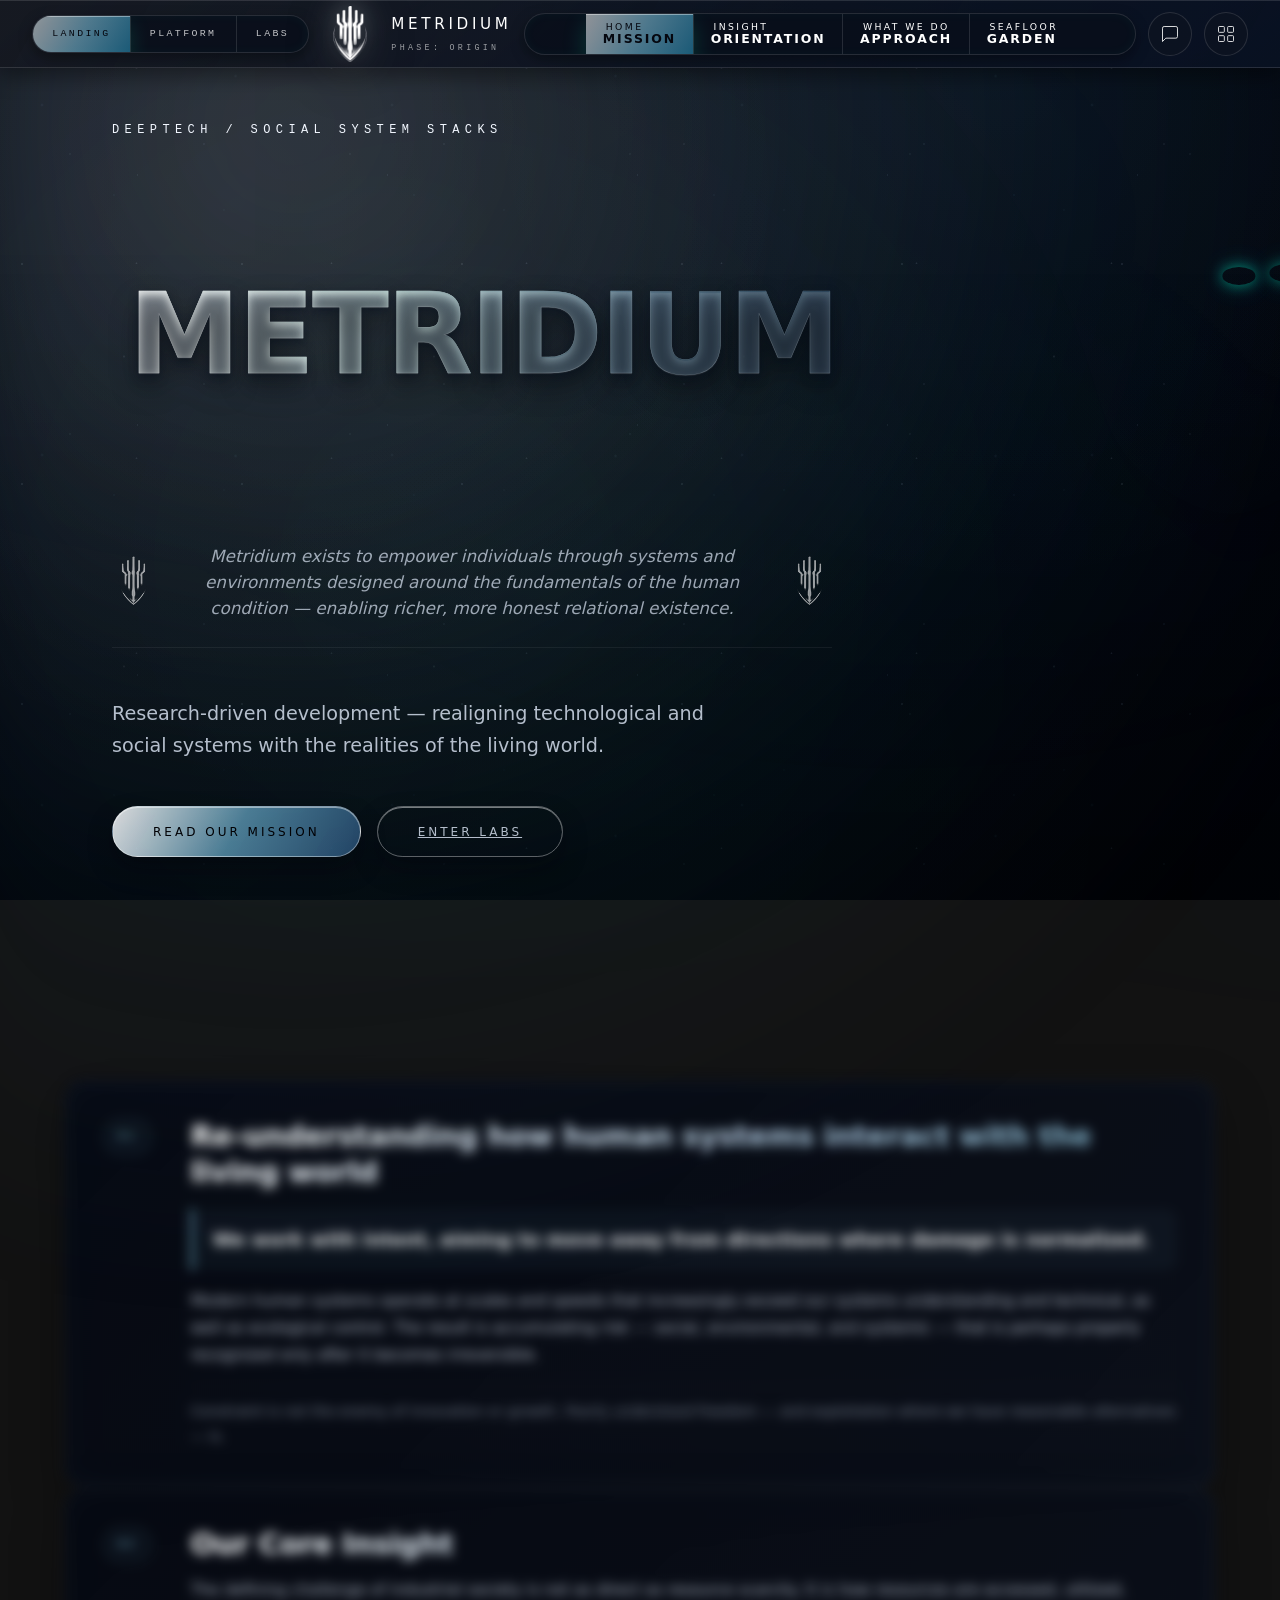
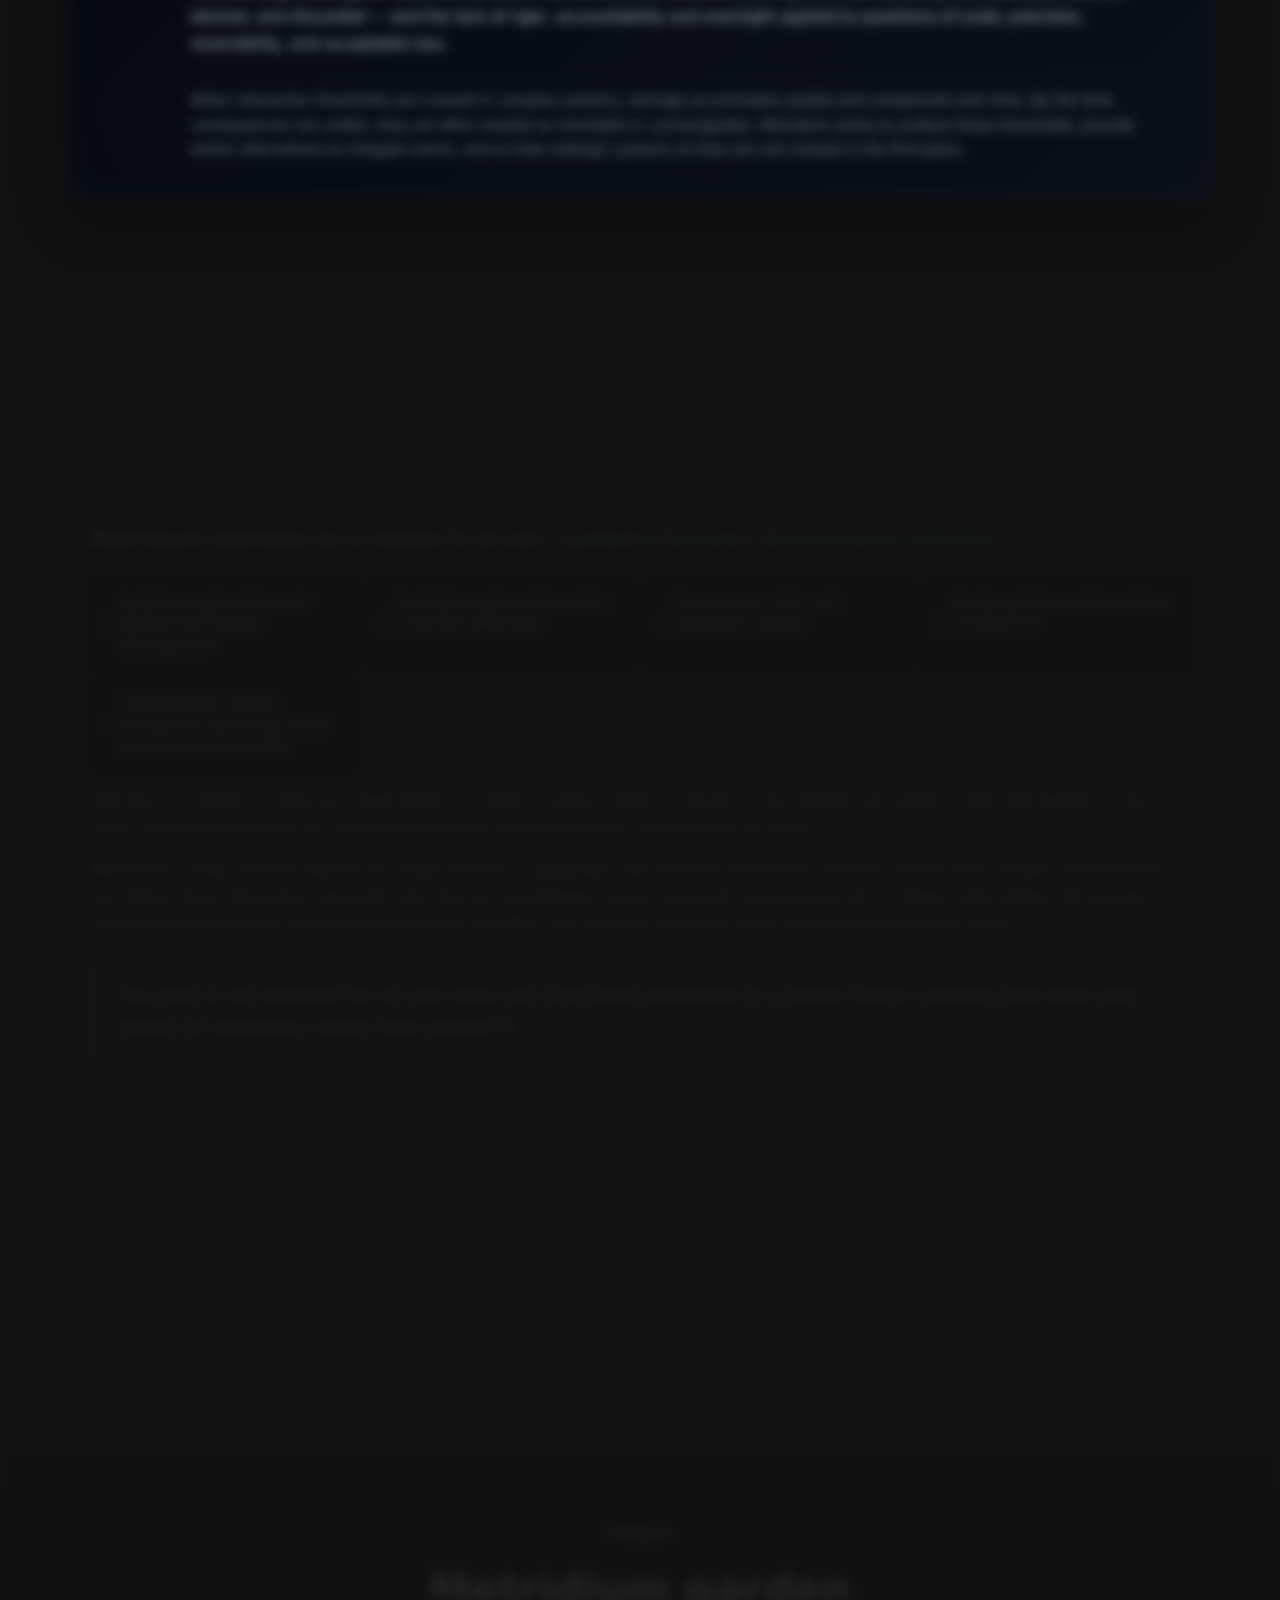
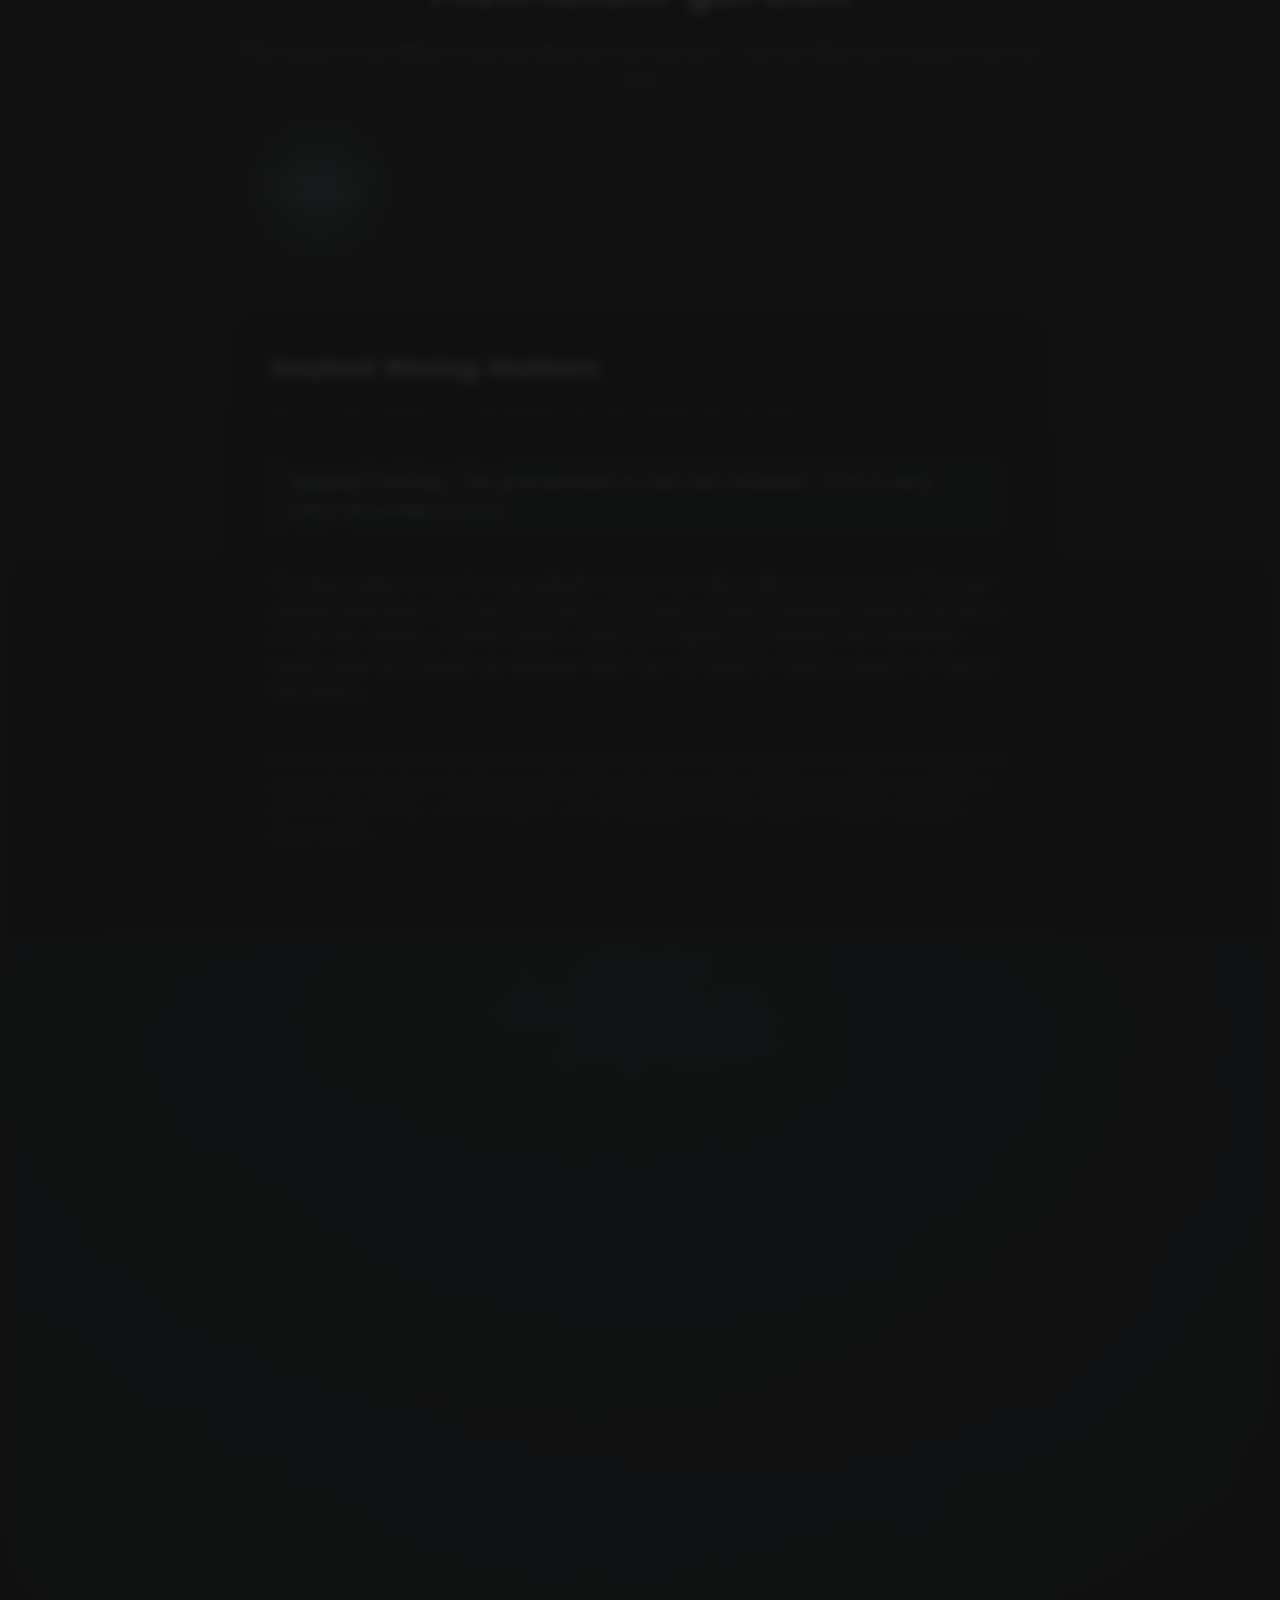
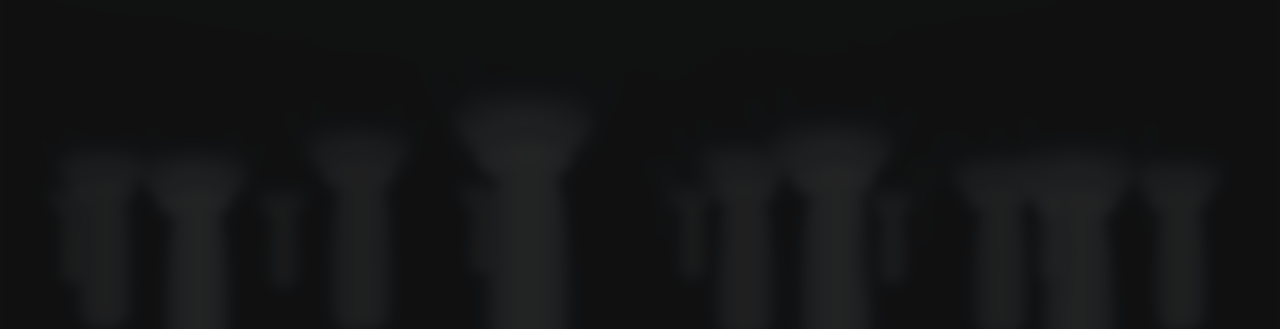
==== index.html @ 8f298db4 "Add Metridium v2 files at root" ====
<!DOCTYPE html>
<html lang="en">
<head>
    <meta charset="UTF-8">
    <meta name="viewport" content="width=device-width, initial-scale=1.0">
    <meta http-equiv="Content-Security-Policy" content="default-src 'self'; script-src 'self' 'unsafe-inline'; style-src 'self' https://fonts.googleapis.com 'unsafe-inline'; font-src 'self' https://fonts.gstatic.com; img-src 'self' data:; object-src 'self'; frame-src 'self'; connect-src 'self'; base-uri 'self'; form-action 'self'">
    <meta http-equiv="X-Content-Type-Options" content="nosniff">
    <meta name="referrer" content="strict-origin-when-cross-origin">
    <meta http-equiv="Permissions-Policy" content="camera=(), microphone=(), geolocation=()">
    <title>METRIDIUM-Lander</title>
    <meta name="description" content="Metridium — research-driven development realigning technological and social systems with the realities of the living world.">
    <meta property="og:title" content="METRIDIUM">
    <meta property="og:description" content="Research-driven development realigning technological and social systems with the realities of the living world.">
    <meta property="og:type" content="website">
    <meta property="og:image" content="/assets/metridium_logo_mark_tight.png">
    <link rel="icon" type="image/png" sizes="512x512" href="assets/metridium_logo_mark_tight.png">
    <link rel="apple-touch-icon" href="assets/metridium_logo_mark_tight.png">
    <link rel="preconnect" href="https://fonts.googleapis.com">
    <link rel="preconnect" href="https://fonts.gstatic.com" crossorigin>
    <link href="https://fonts.googleapis.com/css2?family=Space+Mono:wght@400;700&family=Syne:wght@400;500;600;700;800&display=swap" rel="stylesheet">
    <link rel="stylesheet" href="/css/tokens.css">
    <link rel="stylesheet" href="/css/base.css">
    <link rel="stylesheet" href="/css/marine-snow.css">
    <link rel="stylesheet" href="/css/loader.css">
    <link rel="stylesheet" href="/css/nav.css">
    <link rel="stylesheet" href="/css/hud.css">
    <link rel="stylesheet" href="/css/hero.css">
    <link rel="stylesheet" href="/css/cards.css">
    <link rel="stylesheet" href="/css/seafloor.css">
    <link rel="stylesheet" href="/css/cursor.css">
    <link rel="stylesheet" href="/css/interactions.css">
    <link rel="stylesheet" href="/css/contact-hud.css">
    <link rel="stylesheet" href="/css/responsive.css">
    <script>
        try {
            if (window.top !== window.self) {
                window.top.location = window.self.location;
            }
        } catch (e) {
            window.self.location = window.self.location;
        }
    </script>
</head>
<body data-default-view="landing">

    <!-- Anemone SVG definitions loaded from /svg/anemones.svg -->
    <svg xmlns="http://www.w3.org/2000/svg" style="position:absolute;width:0;height:0;" aria-hidden="true">
  <defs>
    <filter id="volumetricGlow" x="-40%" y="-40%" width="180%" height="180%">
      <feGaussianBlur stdDeviation="2.5" result="blur1"/>
      <feGaussianBlur stdDeviation="5" result="blur2"/>
      <feMerge>
        <feMergeNode in="blur2"/>
        <feMergeNode in="blur1"/>
        <feMergeNode in="SourceGraphic"/>
      </feMerge>
    </filter>

    <filter id="subsurface" x="-20%" y="-20%" width="140%" height="140%">
      <feGaussianBlur stdDeviation="1.5" result="blur"/>
      <feColorMatrix type="matrix" values="1 0 0 0 0.03
                                        0 1 0 0 0.06
                                        0 0 1 0 0.08
                                        0 0 0 0.85 0" result="tinted"/>
      <feComposite in="SourceGraphic" in2="tinted" operator="over"/>
    </filter>

    <linearGradient id="columnGrad" x1="0%" y1="0%" x2="100%" y2="0%">
      <stop offset="0%" stop-color="#4a5a68" stop-opacity="0.45"/>
      <stop offset="12%" stop-color="#98a8b8"/>
      <stop offset="30%" stop-color="#c8d5e0"/>
      <stop offset="50%" stop-color="#f0f5f8"/>
      <stop offset="70%" stop-color="#d0dce5"/>
      <stop offset="88%" stop-color="#a0b0c0"/>
      <stop offset="100%" stop-color="#556570" stop-opacity="0.4"/>
    </linearGradient>

    <linearGradient id="columnHighlight" x1="0%" y1="0%" x2="100%" y2="0%">
      <stop offset="0%" stop-color="#ffffff" stop-opacity="0"/>
      <stop offset="25%" stop-color="#ffffff" stop-opacity="0.18"/>
      <stop offset="50%" stop-color="#ffffff" stop-opacity="0.32"/>
      <stop offset="75%" stop-color="#ffffff" stop-opacity="0.12"/>
      <stop offset="100%" stop-color="#ffffff" stop-opacity="0"/>
    </linearGradient>

    <linearGradient id="columnShadow" x1="0%" y1="0%" x2="100%" y2="0%">
      <stop offset="0%" stop-color="#1a2530" stop-opacity="0.5"/>
      <stop offset="18%" stop-color="#1a2530" stop-opacity="0"/>
      <stop offset="82%" stop-color="#1a2530" stop-opacity="0"/>
      <stop offset="100%" stop-color="#1a2530" stop-opacity="0.4"/>
    </linearGradient>

    <radialGradient id="pedalDisc" cx="50%" cy="30%" r="70%">
      <stop offset="0%" stop-color="#d0dce5" stop-opacity="0.9"/>
      <stop offset="40%" stop-color="#a0b0c0" stop-opacity="0.7"/>
      <stop offset="70%" stop-color="#606a72" stop-opacity="0.5"/>
      <stop offset="100%" stop-color="#303538" stop-opacity="0"/>
    </radialGradient>

    <radialGradient id="capGrad" cx="50%" cy="75%" r="65%" fx="58%" fy="38%">
      <stop offset="0%" stop-color="#ffffff"/>
      <stop offset="22%" stop-color="#f5f8fa"/>
      <stop offset="48%" stop-color="#dae5ed"/>
      <stop offset="72%" stop-color="#b5c8d8"/>
      <stop offset="100%" stop-color="#8aa0b5" stop-opacity="0.55"/>
    </radialGradient>

    <radialGradient id="capRim" cx="50%" cy="100%" r="80%">
      <stop offset="0%" stop-color="#ffffff" stop-opacity="0"/>
      <stop offset="55%" stop-color="#ffffff" stop-opacity="0"/>
      <stop offset="82%" stop-color="#c0d8e8" stop-opacity="0.25"/>
      <stop offset="100%" stop-color="#a0c0d8" stop-opacity="0.12"/>
    </radialGradient>

    <radialGradient id="tentacleGrad" cx="50%" cy="100%" r="85%">
      <stop offset="0%" stop-color="#f8fafc" stop-opacity="0.97"/>
      <stop offset="22%" stop-color="#f0f5f8" stop-opacity="0.78"/>
      <stop offset="48%" stop-color="#dce8f0" stop-opacity="0.48"/>
      <stop offset="72%" stop-color="#c0d4e2" stop-opacity="0.22"/>
      <stop offset="100%" stop-color="#a0c0d5" stop-opacity="0"/>
    </radialGradient>

    <radialGradient id="tentacleInner" cx="50%" cy="100%" r="58%">
      <stop offset="0%" stop-color="#ffffff" stop-opacity="0.95"/>
      <stop offset="35%" stop-color="#f5f8fa" stop-opacity="0.55"/>
      <stop offset="100%" stop-color="#e8f0f5" stop-opacity="0"/>
    </radialGradient>

    <linearGradient id="filamentGrad" x1="50%" y1="100%" x2="50%" y2="0%">
      <stop offset="0%" stop-color="#f8fafc" stop-opacity="0.94"/>
      <stop offset="35%" stop-color="#e8f2f8" stop-opacity="0.55"/>
      <stop offset="68%" stop-color="#d0e0eb" stop-opacity="0.25"/>
      <stop offset="100%" stop-color="#b8d0e0" stop-opacity="0"/>
    </linearGradient>

    <radialGradient id="akrorhagiHalo" cx="50%" cy="45%" r="65%">
      <stop offset="0%" stop-color="#f0fbff" stop-opacity="0.9"/>
      <stop offset="40%" stop-color="#9edbfd" stop-opacity="0.45"/>
      <stop offset="70%" stop-color="#4ac2ff" stop-opacity="0.18"/>
      <stop offset="100%" stop-color="#1a3a56" stop-opacity="0"/>
    </radialGradient>

    <linearGradient id="akrorhagiFilament" x1="0%" y1="100%" x2="100%" y2="0%">
      <stop offset="0%" stop-color="#e8ffff" stop-opacity="0"/>
      <stop offset="30%" stop-color="#aee8ff" stop-opacity="0.7"/>
      <stop offset="55%" stop-color="#76fdd9" stop-opacity="0.85"/>
      <stop offset="100%" stop-color="#ffffff" stop-opacity="0.1"/>
    </linearGradient>

    <radialGradient id="ambientGlow" cx="50%" cy="35%" r="55%">
      <stop offset="0%" stop-color="#6090b8" stop-opacity="0.1"/>
      <stop offset="45%" stop-color="#4878a0" stop-opacity="0.04"/>
      <stop offset="100%" stop-color="#306080" stop-opacity="0"/>
    </radialGradient>

    <linearGradient id="rockDark" x1="0%" y1="0%" x2="0%" y2="100%">
      <stop offset="0%" stop-color="#18140f"/>
      <stop offset="50%" stop-color="#0e0b08"/>
      <stop offset="100%" stop-color="#060504"/>
    </linearGradient>

    <linearGradient id="rockMid" x1="0%" y1="0%" x2="0%" y2="100%">
      <stop offset="0%" stop-color="#1e1915"/>
      <stop offset="60%" stop-color="#12100c"/>
      <stop offset="100%" stop-color="#080706"/>
    </linearGradient>

    <linearGradient id="rockLight" x1="0%" y1="0%" x2="100%" y2="100%">
      <stop offset="0%" stop-color="#252018"/>
      <stop offset="100%" stop-color="#100e0a"/>
    </linearGradient>

    <linearGradient id="ridgeSheen" x1="0%" y1="0%" x2="0%" y2="100%">
      <stop offset="0%" stop-color="#3a3127" stop-opacity="0.6"/>
      <stop offset="65%" stop-color="#1a1410" stop-opacity="0.2"/>
      <stop offset="100%" stop-color="#070504" stop-opacity="0"/>
    </linearGradient>

    <radialGradient id="rockHighlight" cx="35%" cy="25%" r="50%">
      <stop offset="0%" stop-color="#3a3228" stop-opacity="0.4"/>
      <stop offset="100%" stop-color="#1a1610" stop-opacity="0"/>
    </radialGradient>

    <linearGradient id="sediment" x1="0%" y1="0%" x2="0%" y2="100%">
      <stop offset="0%" stop-color="transparent"/>
      <stop offset="30%" stop-color="#0a0908" stop-opacity="0.6"/>
      <stop offset="60%" stop-color="#080706" stop-opacity="0.85"/>
      <stop offset="100%" stop-color="#050404"/>
    </linearGradient>

    <linearGradient id="crevice" x1="50%" y1="0%" x2="50%" y2="100%">
      <stop offset="0%" stop-color="#020202"/>
      <stop offset="100%" stop-color="#000000"/>
    </linearGradient>

    <g id="anemoneSimple">
      <ellipse cx="50" cy="35" rx="35" ry="25" fill="url(#tentacleGrad)" opacity="0.7"/>
      <ellipse cx="50" cy="55" rx="20" ry="12" fill="url(#capGrad)"/>
      <path d="M42,63 Q40,110 43,175 L57,175 Q60,110 58,63 Z" fill="url(#columnGrad)"/>
      <ellipse cx="50" cy="176" rx="12" ry="4" fill="url(#pedalDisc)"/>
    </g>

    <g id="anemoneMedium">
      <g class="tentacles">
        <ellipse cx="50" cy="32" rx="40" ry="28" fill="url(#tentacleGrad)" opacity="0.85"/>
        <ellipse cx="50" cy="36" rx="30" ry="20" fill="url(#tentacleInner)" opacity="0.4"/>
        <g stroke="url(#filamentGrad)" stroke-width="0.6" fill="none" opacity="0.65" stroke-linecap="round">
          <path d="M50,58 Q22,30 12,5"/>
          <path d="M50,58 Q38,22 32,-2"/>
          <path d="M50,58 Q50,18 50,-8"/>
          <path d="M50,58 Q62,22 68,-2"/>
          <path d="M50,58 Q78,30 88,5"/>
        </g>
      </g>
      <ellipse cx="50" cy="55" rx="26" ry="16" fill="url(#capGrad)"/>
      <ellipse cx="50" cy="55" rx="26" ry="16" fill="url(#capRim)"/>
      <path d="M39,67 Q35,112 39,172 L61,172 Q65,112 61,67 Z" fill="url(#columnGrad)"/>
      <path d="M39,67 Q35,112 39,172 L61,172 Q65,112 61,67 Z" fill="url(#columnHighlight)" opacity="0.4"/>
      <ellipse cx="50" cy="174" rx="15" ry="5" fill="url(#pedalDisc)"/>
    </g>

    <g id="anemoneHero">
      <g class="tentacles">
        <ellipse cx="60" cy="26" rx="50" ry="34" fill="url(#tentacleGrad)" opacity="0.9" filter="url(#volumetricGlow)"/>
        <ellipse cx="60" cy="30" rx="38" ry="26" fill="url(#tentacleInner)" opacity="0.52"/>
        <g stroke="url(#filamentGrad)" stroke-width="0.72" fill="none" opacity="0.78" stroke-linecap="round">
          <path d="M60,58 Q12,26 -4,-6"/>
          <path d="M60,58 Q30,15 18,-18"/>
          <path d="M60,58 Q60,10 60,-20"/>
          <path d="M60,58 Q90,15 102,-18"/>
          <path d="M60,58 Q108,26 124,-6"/>
        </g>
        <g class="akrorhagi">
          <ellipse cx="60" cy="34" rx="46" ry="20" fill="url(#akrorhagiHalo)" opacity="0.55"/>
          <g class="akrorhagi-filaments" stroke="url(#akrorhagiFilament)" stroke-width="0.55" fill="none" stroke-linecap="round" opacity="0.8">
            <path d="M10,30 Q-2,14 -6,-4"/>
            <path d="M30,30 Q24,10 20,-12"/>
            <path d="M60,30 Q60,6 60,-16"/>
            <path d="M90,30 Q96,10 100,-12"/>
            <path d="M110,30 Q122,14 126,-4"/>
          </g>
        </g>
      </g>
      <ellipse cx="60" cy="54" rx="34" ry="20" fill="url(#capGrad)" filter="url(#subsurface)"/>
      <ellipse cx="60" cy="54" rx="34" ry="20" fill="url(#capRim)"/>
      <path d="M42,68 Q34,106 32,142 Q30,178 36,194 Q40,202 54,204 L72,204 Q86,202 90,194 Q96,178 94,142 Q92,106 84,68 Z" fill="url(#columnGrad)"/>
      <path d="M42,68 Q34,106 32,142 Q30,178 36,194 Q40,202 54,204 L72,204 Q86,202 90,194 Q96,178 94,142 Q92,106 84,68 Z" fill="url(#columnHighlight)" opacity="0.52"/>
      <path d="M42,68 Q34,106 32,142 Q30,178 36,194 Q40,202 54,204 L72,204 Q86,202 90,194 Q96,178 94,142 Q92,106 84,68 Z" fill="url(#columnShadow)" opacity="0.34"/>
      <ellipse cx="62" cy="206" rx="22" ry="7" fill="url(#pedalDisc)"/>
    </g>
  </defs>
</svg>

    <div class="marine-snow" aria-hidden="true"></div>
    <div class="marine-snow-deep" aria-hidden="true"></div>
    <div class="marine-caustics" aria-hidden="true"></div>
    <div class="marine-depth-gradient" aria-hidden="true"></div>
    <div class="marine-organic-drift" aria-hidden="true"></div>
    <canvas class="glow-canvas" id="glowCanvas" aria-hidden="true"></canvas>
    <canvas class="cursor-canvas" id="cursorCanvas" aria-hidden="true"></canvas>

    <!-- Loader -->
    <div class="loader" id="loader" role="status" aria-live="polite">
        <div class="loader-glyph">
            <span class="loader-ring"></span>
            <span class="loader-dot"></span>
        </div>
        <p class="loader-text">Initializing DePtH OS</p>
    </div>

    <!-- Navigation HUD -->
    <div class="hud-overlay" id="cmdPalette" aria-hidden="true">
        <div class="hud-panel">
            <header class="hud-header">
                <div class="hud-brand">
                    <span class="hud-title">METRIDIUM</span>
                    <span class="hud-subtitle">Navigation &middot; Systems</span>
                </div>
                <div class="hud-header-controls">
                    <span class="hud-shortcut"><kbd>Esc</kbd></span>
                    <button class="hud-close" aria-label="Close">&times;</button>
                </div>
            </header>

            <div class="hud-body">
                <div class="hud-search">
                    <svg viewBox="0 0 24 24" class="hud-search-icon" aria-hidden="true"><circle cx="11" cy="11" r="8"/><path d="M21 21l-4.35-4.35"/></svg>
                    <input id="cmdInput" class="hud-search-input" type="text" placeholder="Search or jump…" aria-label="Search">
                </div>

                <section class="hud-section">
                    <h4 class="hud-section-label">Site Map</h4>
                    <div id="cmdList" class="hud-nav-grid">
                        <a class="hud-nav-card hud-nav-card--current" href="/" data-action="0">
                            <span class="hud-nav-marker">01</span>
                            <span class="hud-nav-title">Landing</span>
                            <span class="hud-nav-desc">Mission &amp; orientation</span>
                        </a>
                        <a class="hud-nav-card" href="/labs" data-link="/labs">
                            <span class="hud-nav-marker">02</span>
                            <span class="hud-nav-title">Labs</span>
                            <span class="hud-nav-desc">Research &amp; initiatives</span>
                        </a>
                        <a class="hud-nav-card" href="/platform" data-link="/platform">
                            <span class="hud-nav-marker">03</span>
                            <span class="hud-nav-title">Platform</span>
                            <span class="hud-nav-desc">Infrastructure access</span>
                        </a>
                        <button class="hud-nav-card hud-nav-card--action" id="hudContactBtn" type="button">
                            <span class="hud-nav-marker">&bull;</span>
                            <span class="hud-nav-title">Contact</span>
                            <span class="hud-nav-desc">Send a message</span>
                        </button>
                    </div>
                </section>

                <section class="hud-section">
                    <h4 class="hud-section-label">Landing Scenes</h4>
                    <div class="hud-scene-list" id="hudSceneList">
                        <button class="hud-scene-btn cmd-result" data-action="0"><span>Home</span><p>Mission statement</p></button>
                        <button class="hud-scene-btn cmd-result" data-action="1"><span>Mission</span><p>Core insight</p></button>
                        <button class="hud-scene-btn cmd-result" data-action="2"><span>What We Do</span><p>Approach</p></button>
                        <button class="hud-scene-btn cmd-result" data-action="3"><span>Seafloor</span><p>Metridium garden</p></button>
                    </div>
                </section>
            </div>

            <footer class="hud-footer">
                <span class="hud-footer-status"><span class="hud-status-dot"></span> Systems nominal</span>
                <span class="hud-footer-keys"><kbd>&uarr;</kbd><kbd>&darr;</kbd> Navigate &middot; <kbd>Enter</kbd> Jump</span>
            </footer>
        </div>
    </div>

    <!-- UI chrome -->
    <header class="top-bar">
        <div class="view-toggle" role="group" aria-label="Experience toggle" data-default-view="landing">
            <button type="button" class="view-toggle__btn is-active" data-view="landing">
                Landing
            </button>
            <span class="view-toggle__divider" aria-hidden="true"></span>
            <button type="button" class="view-toggle__btn" data-view="platform" data-link="/platform">
                Platform
            </button>
            <span class="view-toggle__divider" aria-hidden="true"></span>
            <button type="button" class="view-toggle__btn view-toggle__btn--labs" data-view="labs" data-link="/labs">
                Labs
            </button>
        </div>
        <a class="logo" href="#">
            <img src="/assets/metridium_logo_mark_tight.png" alt="Metridium crest" class="logo-emblem" width="78" height="86" loading="eager" decoding="async">
            <div class="logo-type">
                <span class="logo-mark">METRIDIUM</span>
                <span class="logo-subtitle">phase: origin</span>
            </div>
        </a>

        <nav class="scene-nav scene-nav--landing scene-nav__landing" aria-label="Landing navigation">
            <button class="scene-pill active" data-scene="0" data-label="01">
                <span>Home</span>
                <strong>Mission</strong>
            </button>
            <button class="scene-pill" data-scene="1" data-label="02">
                <span>Insight</span>
                <strong>Orientation</strong>
            </button>
            <button class="scene-pill" data-scene="2" data-label="03">
                <span>What We Do</span>
                <strong>Approach</strong>
            </button>
            <button class="scene-pill" data-scene="3" data-label="04">
                <span>Seafloor</span>
                <strong>Garden</strong>
            </button>
        </nav>

        <div class="controls">
            <button class="control-btn mobile-contact-btn" id="mobileContactBtn" data-cursor="SEND" aria-label="Contact">
                <svg viewBox="0 0 24 24"><path d="M21 15a2 2 0 0 1-2 2H7l-4 4V5a2 2 0 0 1 2-2h14a2 2 0 0 1 2 2z"/></svg>
            </button>
            <button class="control-btn" id="contactToggle" data-cursor="SEND" aria-label="Contact">
                <svg viewBox="0 0 24 24"><path d="M21 15a2 2 0 0 1-2 2H7l-4 4V5a2 2 0 0 1 2-2h14a2 2 0 0 1 2 2z"/></svg>
            </button>
            <button class="control-btn" id="cmdToggle" data-cursor="COMMAND" aria-label="Navigation HUD">
                <svg viewBox="0 0 24 24"><rect x="3" y="3" width="7" height="7" rx="1"/><rect x="14" y="3" width="7" height="7" rx="1"/><rect x="3" y="14" width="7" height="7" rx="1"/><rect x="14" y="14" width="7" height="7" rx="1"/></svg>
            </button>
            <button class="mobile-nav-toggle" id="mobileNavToggle" aria-label="Menu">
                <svg viewBox="0 0 24 24" width="20" height="20"><rect x="3" y="3" width="18" height="2.5" rx="1"/><rect x="3" y="10.5" width="18" height="2.5" rx="1"/><rect x="3" y="18" width="18" height="2.5" rx="1"/></svg>
            </button>
        </div>
    </header>

    <nav class="mobile-page-nav" aria-label="Page navigation">
        <a class="mobile-page-nav__link is-active" href="/">Landing</a>
        <a class="mobile-page-nav__link" href="/labs">Labs</a>
        <a class="mobile-page-nav__link" href="/platform">Platform</a>
    </nav>

    <!-- Scenes -->
    <main class="scene-stack">
        <section class="scene scene--hero active" data-scene="0">
            <p class="eyebrow" data-content="hero.eyebrow"></p>
            <h1 id="heroTitle" aria-live="polite" data-hero-title></h1>
            <p class="lede" data-content="hero.lede"></p>
            <div class="hero-actions" id="heroActions" data-hero-actions></div>
        </section>

        <section class="scene scene--mission" data-scene="1">
            <div class="mission-sections" id="missionSections"></div>
        </section>

        <section class="scene scene--about" data-scene="2">
            <div class="about-copy" id="aboutCopy"></div>
        </section>

        <section class="scene scene--seafloor" data-scene="3">
            <div class="abyss-intro">
                <div class="abyss-text">
                    <p class="eyebrow" data-content="seafloor.eyebrow">Deeper</p>
                    <h3 data-content="seafloor.title">Metridium garden</h3>
                    <p data-content="seafloor.body"></p>
                </div>
                <div class="abyss-halo">
                    <span>Scroll to descend</span>
                </div>
            </div>
            <div class="seabed-mining-block" id="seabedMining"></div>
            <div class="seafloor-visual" aria-hidden="true">
                <div class="ocean">
                    <div class="light-shafts"></div>
                    <div class="particles particles--slow"></div>
                    <div class="particles particles--fast"></div>
                    <div class="depth-haze"></div>

                    <div class="anemone-field">
                        <div class="anemone-belt anemone-belt--rear">
                            <div class="anemone" style="--x: 6%; --w: 32px; --h: 60px; --delay: 2.1s; --sway-duration: 14s; --depth-filter: blur(3.4px); --opacity: 0.1; --bottom: 22%; --base-opacity: 0.18;"><svg viewBox="0 0 100 180"><use href="#anemoneSimple"/></svg></div>
                            <div class="anemone" style="--x: 18%; --w: 34px; --h: 63px; --delay: 0.6s; --sway-duration: 13s; --depth-filter: blur(3.2px); --opacity: 0.11; --bottom: 21%; --base-opacity: 0.18;"><svg viewBox="0 0 100 180"><use href="#anemoneSimple"/></svg></div>
                            <div class="anemone" style="--x: 36%; --w: 30px; --h: 56px; --delay: 3.8s; --sway-duration: 15s; --depth-filter: blur(3.6px); --opacity: 0.1; --bottom: 23%; --base-opacity: 0.16;"><svg viewBox="0 0 100 180"><use href="#anemoneSimple"/></svg></div>
                            <div class="anemone" style="--x: 56%; --w: 34px; --h: 64px; --delay: 1.2s; --sway-duration: 13s; --depth-filter: blur(3.2px); --opacity: 0.11; --bottom: 21%; --base-opacity: 0.18;"><svg viewBox="0 0 100 180"><use href="#anemoneSimple"/></svg></div>
                            <div class="anemone" style="--x: 74%; --w: 32px; --h: 60px; --delay: 4.4s; --sway-duration: 14s; --depth-filter: blur(3.4px); --opacity: 0.1; --bottom: 22%; --base-opacity: 0.18;"><svg viewBox="0 0 100 180"><use href="#anemoneSimple"/></svg></div>
                            <div class="anemone" style="--x: 90%; --w: 30px; --h: 56px; --delay: 2.6s; --sway-duration: 15s; --depth-filter: blur(3.6px); --opacity: 0.1; --bottom: 24%; --base-opacity: 0.16;"><svg viewBox="0 0 100 180"><use href="#anemoneSimple"/></svg></div>
                        </div>

                        <div class="anemone-belt anemone-belt--mid">
                            <div class="anemone" style="--x: 10%; --w: 48px; --h: 92px; --delay: 0.8s; --sway-duration: 11.5s; --depth-filter: blur(2.2px); --opacity: 0.22; --bottom: 16%; --base-opacity: 0.22;"><svg viewBox="0 0 100 180"><use href="#anemoneMedium"/></svg></div>
                            <div class="anemone" style="--x: 30%; --w: 54px; --h: 100px; --delay: 3.1s; --sway-duration: 11s; --depth-filter: blur(2px); --opacity: 0.24; --bottom: 15%; --base-opacity: 0.24;"><svg viewBox="0 0 100 180"><use href="#anemoneMedium"/></svg></div>
                            <div class="anemone" style="--x: 52%; --w: 50px; --h: 96px; --delay: 1.5s; --sway-duration: 12s; --depth-filter: blur(2.2px); --opacity: 0.23; --bottom: 15%; --base-opacity: 0.23;"><svg viewBox="0 0 100 180"><use href="#anemoneMedium"/></svg></div>
                            <div class="anemone" style="--x: 72%; --w: 56px; --h: 104px; --delay: 4.5s; --sway-duration: 11s; --depth-filter: blur(2px); --opacity: 0.25; --bottom: 14%; --base-opacity: 0.25;"><svg viewBox="0 0 100 180"><use href="#anemoneMedium"/></svg></div>
                            <div class="anemone" style="--x: 90%; --w: 48px; --h: 92px; --delay: 2.6s; --sway-duration: 12s; --depth-filter: blur(2.2px); --opacity: 0.22; --bottom: 16%; --base-opacity: 0.22;"><svg viewBox="0 0 100 180"><use href="#anemoneMedium"/></svg></div>
                        </div>

                        <div class="anemone-belt anemone-belt--hero">
                            <div class="anemone" style="--x: 16%; --w: 150px; --h: 270px; --delay: 0s; --sway-duration: 9.5s; --opacity: 0.98; --bottom: -3%; --base-opacity: 0.5;">
                                <svg viewBox="0 0 140 220"><use href="#anemoneHero"/></svg>
                            </div>
                            <div class="anemone" style="--x: 42%; --w: 195px; --h: 340px; --delay: 1s; --sway-duration: 10s; --opacity: 1; --bottom: -4%; --base-opacity: 0.55;">
                                <svg viewBox="0 0 140 220"><use href="#anemoneHero"/></svg>
                            </div>
                            <div class="anemone" style="--x: 66%; --w: 170px; --h: 300px; --delay: 2.2s; --sway-duration: 9.2s; --opacity: 0.98; --bottom: -3%; --base-opacity: 0.52;">
                                <svg viewBox="0 0 140 220"><use href="#anemoneHero"/></svg>
                            </div>
                            <div class="anemone" style="--x: 84%; --w: 145px; --h: 260px; --delay: 0.4s; --sway-duration: 8.7s; --opacity: 0.94; --bottom: -2%; --base-opacity: 0.48;">
                                <svg viewBox="0 0 120 200"><use href="#anemoneHero"/></svg>
                            </div>
                        </div>

                        <div class="anemone-belt anemone-belt--accent">
                            <div class="anemone" style="--x: 8%; --w: 110px; --h: 210px; --delay: 1.6s; --sway-duration: 10.8s; --opacity: 0.88; --bottom: 4%; --base-opacity: 0.4;">
                                <svg viewBox="0 0 120 200"><use href="#anemoneHero"/></svg>
                            </div>
                            <div class="anemone" style="--x: 28%; --w: 125px; --h: 230px; --delay: 0.8s; --sway-duration: 10.2s; --opacity: 0.9; --bottom: 4%; --base-opacity: 0.42;">
                                <svg viewBox="0 0 120 200"><use href="#anemoneHero"/></svg>
                            </div>
                            <div class="anemone" style="--x: 58%; --w: 118px; --h: 220px; --delay: 2.4s; --sway-duration: 9.6s; --opacity: 0.92; --bottom: 3%; --base-opacity: 0.4;">
                                <svg viewBox="0 0 120 200"><use href="#anemoneHero"/></svg>
                            </div>
                            <div class="anemone" style="--x: 78%; --w: 110px; --h: 210px; --delay: 1.1s; --sway-duration: 9.8s; --opacity: 0.88; --bottom: 3%; --base-opacity: 0.38;">
                                <svg viewBox="0 0 120 200"><use href="#anemoneHero"/></svg>
                            </div>
                            <div class="anemone" style="--x: 92%; --w: 105px; --h: 195px; --delay: 2.9s; --sway-duration: 10.5s; --opacity: 0.9; --bottom: 4%; --base-opacity: 0.4;">
                                <svg viewBox="0 0 120 200"><use href="#anemoneHero"/></svg>
                            </div>
                        </div>

                        <div class="anemone-belt anemone-belt--micro">
                            <div class="anemone" style="--x: 6%; --w: 70px; --h: 150px; --delay: 1.1s; --sway-duration: 8.4s; --opacity: 0.76; --bottom: 7%; --base-opacity: 0.32;">
                                <svg viewBox="0 0 140 220"><use href="#anemoneHero"/></svg>
                            </div>
                            <div class="anemone" style="--x: 22%; --w: 60px; --h: 135px; --delay: 0.4s; --sway-duration: 9s; --opacity: 0.7; --bottom: 8%; --base-opacity: 0.3;">
                                <svg viewBox="0 0 120 200"><use href="#anemoneHero"/></svg>
                            </div>
                            <div class="anemone" style="--x: 38%; --w: 65px; --h: 145px; --delay: 2.3s; --sway-duration: 8.6s; --opacity: 0.74; --bottom: 8%; --base-opacity: 0.32;">
                                <svg viewBox="0 0 140 220"><use href="#anemoneHero"/></svg>
                            </div>
                            <div class="anemone anemone--solid" style="--x: 54%; --w: 58px; --h: 132px; --delay: 1.6s; --sway-duration: 8.8s; --opacity: 0.72; --bottom: 9%; --base-opacity: 0.28;">
                                <svg viewBox="0 0 120 200"><use href="#anemoneHero"/></svg>
                            </div>
                            <div class="anemone anemone--solid" style="--x: 70%; --w: 68px; --h: 148px; --delay: 0.9s; --sway-duration: 8.2s; --opacity: 0.75; --bottom: 7%; --base-opacity: 0.3;">
                                <svg viewBox="0 0 140 220"><use href="#anemoneHero"/></svg>
                            </div>
                            <div class="anemone" style="--x: 82%; --w: 64px; --h: 140px; --delay: 2.7s; --sway-duration: 9.1s; --opacity: 0.74; --bottom: 9%; --base-opacity: 0.28;">
                                <svg viewBox="0 0 120 200"><use href="#anemoneHero"/></svg>
                            </div>
                        </div>

                    </div>

                </div>
            </div>
        </section>
    </main>

    <script type="module" src="/js/main.js"></script>
</body>
</html>
---- css/tokens.css ----
/* ============================================================
   METRIDIUM v2 — Design Tokens
   Single source of truth for colors, spacing, typography, etc.
   ============================================================ */

:root {
  /* Color system — deep ocean palette */
  --void: #020308;
  --ink: #070b12;
  --abyss: #050a0e;
  --deep: #030810;
  --chamber: #060c14;
  --chamber-lit: #0a1420;
  --chamber-selected: #0e1a2c;

  --primary: #f2f7ff;
  --secondary: #94e2ff;
  --accent: #61f3ce;
  --muted: rgba(230, 239, 255, 0.78);

  --cyan: #2dd4bf;
  --cyan-bright: #67e8d8;
  --cyan-glow: #5eead4;
  --cyan-dim: rgba(94, 234, 212, 0.35);

  --green: #4ade94;
  --green-glow: rgba(74, 222, 148, 0.6);

  --amber: #fbbf24;
  --amber-deep: #d97706;

  --labs-neon: #4ade94;
  --labs-neon-dim: rgba(74, 222, 148, 0.65);
  --labs-neon-glow: rgba(74, 222, 148, 0.12);
  --labs-accent-warm: #c9a227;
  --labs-accent-copper: #b87333;
  --labs-abyss: #050a0e;
  --labs-deep: #0a1014;
  --labs-glass: rgba(12, 18, 24, 0.75);
  --labs-glass-border: rgba(74, 222, 148, 0.12);
  --labs-metal: rgba(45, 55, 65, 0.6);
  --labs-chrome: linear-gradient(140deg, rgba(74, 222, 148, 0.08), rgba(20, 40, 50, 0.3) 55%, rgba(10, 20, 30, 0.5));
  --labs-brass: linear-gradient(135deg, rgba(201, 162, 39, 0.15), rgba(184, 115, 51, 0.1));

  --white-soft: rgba(255, 255, 255, 0.92);
  --white-45: rgba(255, 255, 255, 0.45);
  --white-35: rgba(255, 255, 255, 0.35);
  --white-25: rgba(255, 255, 255, 0.25);
  --white-12: rgba(255, 255, 255, 0.12);
  --white-08: rgba(255, 255, 255, 0.08);
  --white-06: rgba(255, 255, 255, 0.06);
  --white-04: rgba(255, 255, 255, 0.04);

  --glass: rgba(14, 20, 33, 0.68);
  --glass-border: rgba(255, 255, 255, 0.12);
  --shadow: 0 35px 70px rgba(2, 4, 10, 0.65);
  --chrome: linear-gradient(140deg, rgba(255, 255, 255, 0.65), rgba(117, 142, 181, 0.45) 55%, rgba(25, 49, 78, 0.8));
  --halo: rgba(148, 226, 255, 0.2);

  /* Typography */
  --font-display: 'Syne', system-ui, sans-serif;
  --font-mono: 'Space Mono', monospace;

  /* Spacing scale */
  --sp-1: 0.25rem;
  --sp-2: 0.5rem;
  --sp-3: 0.75rem;
  --sp-4: 1rem;
  --sp-5: 1.25rem;
  --sp-6: 1.5rem;
  --sp-8: 2rem;
  --sp-10: 2.5rem;
  --sp-12: 3rem;
  --sp-16: 4rem;
  --sp-20: 5rem;
  --sp-24: 6rem;

  /* Radii */
  --radius-sm: 6px;
  --radius-md: 12px;
  --radius-lg: 20px;
  --radius-xl: 28px;
  --radius-pill: 999px;

  /* Z-index scale */
  --z-base: 0;
  --z-content: 1;
  --z-glow: 2;
  --z-nav: 20;
  --z-hud: 40;
  --z-loader: 30;
  --z-modal: 10000;

  /* Transitions */
  --ease-out-expo: cubic-bezier(0.16, 1, 0.3, 1);
  --ease-out-back: cubic-bezier(0.2, 0, 0, 1);
  --duration-fast: 0.2s;
  --duration-normal: 0.3s;
  --duration-slow: 0.45s;

  /* Marine snow / ambient color stops */
  --snow-color: rgba(200, 220, 240, 0.25);
  --snow-color-deep: rgba(160, 200, 220, 0.15);

  color-scheme: dark;
}
---- css/base.css ----
/* ============================================================
   METRIDIUM v2 — Base Reset & Typography
   ============================================================ */

*, *::before, *::after {
  box-sizing: border-box;
}

.sr-only {
  position: absolute;
  width: 1px;
  height: 1px;
  padding: 0;
  margin: -1px;
  overflow: hidden;
  clip: rect(0, 0, 0, 0);
  white-space: nowrap;
  border: 0;
}

body {
  margin: 0;
  min-height: 100vh;
  font-family: var(--font-display);
  font-size: 18px;
  line-height: 1.7;
  color: #ffffff;
  background:
    radial-gradient(circle at 22% 12%, rgba(33, 60, 94, 0.35), transparent 45%),
    radial-gradient(circle at 78% 18%, rgba(10, 18, 32, 0.55), transparent 50%),
    linear-gradient(135deg, #010207 0%, #050b17 45%, #02040a 100%);
  background-attachment: fixed;
  overflow-x: hidden;
  overflow-y: auto;
  scroll-behavior: smooth;
}

body:not(.mobile-shell) {
  scroll-snap-type: y proximity;
  scroll-padding-top: clamp(5rem, 10vh, 7rem);
  cursor: none;
}

html:not(:has(.mobile-shell)) *,
html:not(:has(.mobile-shell)) *::before,
html:not(:has(.mobile-shell)) *::after {
  cursor: none !important;
}

body.modal-open {
  overflow: hidden;
}

body.show-native-cursor,
body.show-native-cursor *,
body.show-native-cursor *::before,
body.show-native-cursor *::after {
  cursor: auto !important;
}

button, input, textarea {
  font: inherit;
  color: inherit;
}

/* Ambient body glow — layered depth atmosphere */
body:not(.mobile-shell)::before {
  content: '';
  position: fixed;
  inset: 0;
  background:
    radial-gradient(circle at 18% 22%, rgba(255, 255, 255, 0.04), transparent 45%),
    radial-gradient(circle at 78% 8%, rgba(111, 190, 255, 0.06), transparent 40%),
    radial-gradient(circle at 50% 90%, rgba(0, 255, 200, 0.015), transparent 50%),
    linear-gradient(145deg, rgba(3, 8, 19, 0.88), rgba(1, 2, 5, 0.92));
  pointer-events: none;
  z-index: 0;
}

/* Rich text copy gradient */
.copy-rich {
  font-size: clamp(1rem, 1.1vw + 0.5rem, 1.3rem);
  font-weight: 500;
  letter-spacing: 0.04em;
  line-height: 1.85;
  background-image: linear-gradient(120deg, rgba(255, 255, 255, 0.95), rgba(140, 255, 238, 0.7), rgba(0, 200, 255, 0.6));
  -webkit-background-clip: text;
  background-clip: text;
  color: transparent;
  text-shadow:
    0 12px 30px rgba(0, 0, 0, 0.55),
    0 1px 1px rgba(255, 255, 255, 0.25);
}

.platform-card p,
.bento-item p,
.about-copy p {
  margin-top: 0.6rem;
}

.contact-meta p,
.contact-meta span,
.connect-form label span {
  font-size: 1rem;
  letter-spacing: 0.04em;
  color: rgba(219, 236, 255, 0.75);
  text-shadow: 0 10px 25px rgba(0, 0, 0, 0.5);
}
---- css/marine-snow.css ----
/* ============================================================
   METRIDIUM v2 — Marine Snow & Ambient Effects
   Enhanced HD version with deeper parallax, richer particles,
   caustic light shafts, and subtle organic drift.
   ============================================================ */

/* ── Primary particle layer ── */
.marine-snow {
  position: fixed;
  inset: 0;
  pointer-events: none;
  z-index: 0;
  opacity: 0.7;
  will-change: background-position;
  background-image:
    radial-gradient(1.2px 1.2px at 10% 20%, rgba(200, 225, 245, 0.35), transparent),
    radial-gradient(1px 1px at 25% 55%, rgba(180, 215, 240, 0.25), transparent),
    radial-gradient(1.5px 1.5px at 40% 15%, rgba(220, 240, 255, 0.2), transparent),
    radial-gradient(0.8px 0.8px at 55% 70%, rgba(190, 225, 250, 0.3), transparent),
    radial-gradient(1.3px 1.3px at 70% 35%, rgba(210, 235, 255, 0.22), transparent),
    radial-gradient(1px 1px at 85% 60%, rgba(200, 225, 245, 0.28), transparent);
  background-size: 220px 220px, 280px 280px, 310px 310px, 250px 250px, 195px 195px, 240px 240px;
  animation: snowDrift 45s linear infinite;
}

/* ── Deep layer — slower, larger, warmer particles ── */
.marine-snow-deep {
  position: fixed;
  inset: 0;
  pointer-events: none;
  z-index: 0;
  opacity: 0.45;
  will-change: background-position;
  background-image:
    radial-gradient(2px 2px at 12% 30%, rgba(160, 195, 230, 0.18), transparent),
    radial-gradient(1.8px 1.8px at 38% 65%, rgba(140, 190, 225, 0.14), transparent),
    radial-gradient(2.2px 2.2px at 62% 20%, rgba(180, 220, 250, 0.16), transparent),
    radial-gradient(1.6px 1.6px at 80% 75%, rgba(150, 200, 235, 0.12), transparent);
  background-size: 350px 350px, 300px 300px, 380px 380px, 280px 280px;
  animation: snowDriftDeep 65s linear infinite;
}

/* ── Caustic light layer — slow-shifting underwater light bands ── */
.marine-caustics {
  position: fixed;
  inset: 0;
  pointer-events: none;
  z-index: 0;
  opacity: 0.04;
  will-change: background-position, opacity;
  background-image:
    radial-gradient(ellipse 120% 80% at 30% 25%, rgba(150, 210, 255, 0.5), transparent 60%),
    radial-gradient(ellipse 100% 60% at 70% 60%, rgba(100, 200, 240, 0.4), transparent 55%);
  background-size: 100% 100%;
  animation: causticShift 20s ease-in-out infinite alternate;
}

/* ── Volumetric gradient — adds depth perception ── */
.marine-depth-gradient {
  position: fixed;
  inset: 0;
  pointer-events: none;
  z-index: 0;
  background:
    linear-gradient(180deg,
      transparent 0%,
      rgba(2, 4, 10, 0) 30%,
      rgba(3, 8, 16, 0.15) 60%,
      rgba(2, 4, 8, 0.35) 85%,
      rgba(1, 2, 5, 0.5) 100%);
}

/* ── Organic drift — subtle parallax movement base ── */
.marine-organic-drift {
  position: fixed;
  inset: -10%;
  pointer-events: none;
  z-index: 0;
  opacity: 0.03;
  will-change: transform;
  background-image:
    radial-gradient(circle at 25% 40%, rgba(0, 255, 200, 0.8), transparent 40%),
    radial-gradient(circle at 75% 65%, rgba(100, 200, 255, 0.6), transparent 35%);
  background-size: 150% 150%;
  animation: organicDrift 30s ease-in-out infinite alternate;
  filter: blur(40px);
}

@keyframes snowDrift {
  0% { background-position: 0 0, 0 0, 0 0, 0 0, 0 0, 0 0; }
  100% { background-position: 220px 440px, -280px 280px, 310px 620px, -250px 500px, 195px 390px, 240px 480px; }
}

@keyframes snowDriftDeep {
  0% { background-position: 0 0, 0 0, 0 0, 0 0; }
  100% { background-position: 350px 250px, -300px 200px, 380px 180px, -280px 280px; }
}

@keyframes causticShift {
  0% {
    background-position: 0% 0%, 100% 100%;
    opacity: 0.04;
  }
  50% {
    background-position: 30% 15%, 70% 50%;
    opacity: 0.06;
  }
  100% {
    background-position: 20% 25%, 80% 70%;
    opacity: 0.05;
  }
}

@keyframes organicDrift {
  0% { transform: translate(0, 0) scale(1); }
  50% { transform: translate(3%, -2%) scale(1.05); }
  100% { transform: translate(-2%, 3%) scale(0.97); }
}

/* ── HD enhancement: reduce motion for accessibility ── */
@media (prefers-reduced-motion: reduce) {
  .marine-snow,
  .marine-snow-deep,
  .marine-caustics,
  .marine-organic-drift {
    animation: none !important;
  }
}

/* ── High-DPI enhancement ── */
@media (-webkit-min-device-pixel-ratio: 2), (min-resolution: 192dpi) {
  .marine-snow {
    opacity: 0.85;
  }
  .marine-snow-deep {
    opacity: 0.55;
  }
  .marine-caustics {
    opacity: 0.06;
  }
}
---- css/loader.css ----
/* METRIDIUM v2 — Loader */

.loader {
  position: fixed;
  inset: 0;
  z-index: var(--z-loader);
  background: radial-gradient(circle at 50% 40%, rgba(0, 255, 163, 0.08), transparent 50%), var(--void);
  display: flex;
  flex-direction: column;
  align-items: center;
  justify-content: center;
  gap: 1.5rem;
  transition: opacity 0.6s ease, visibility 0.6s ease;
}

.loader.hidden,
.loader.is-done {
  opacity: 0;
  visibility: hidden;
  pointer-events: none;
}

.loader-glyph {
  width: 120px;
  height: 120px;
  position: relative;
}

.loader-ring {
  position: absolute;
  inset: 0;
  border: 1px solid rgba(255, 255, 255, 0.15);
  border-radius: 50%;
  animation: spin 3s linear infinite;
}

.loader-dot {
  position: absolute;
  width: 14px;
  height: 14px;
  border-radius: 50%;
  background: var(--primary);
  top: 50%;
  left: 50%;
  transform: translate(-50%, -50%);
  animation: pulse 1.6s ease-in-out infinite;
}

.loader-text {
  font-family: var(--font-mono);
  letter-spacing: 0.35em;
  text-transform: uppercase;
}

@keyframes spin {
  from { transform: rotate(0deg); }
  to { transform: rotate(360deg); }
}

@keyframes pulse {
  0%, 100% { opacity: 1; transform: translate(-50%, -50%) scale(1); }
  50% { opacity: 0.5; transform: translate(-50%, -50%) scale(0.8); }
}
---- css/nav.css ----
/* METRIDIUM v2 — Nav */

.top-bar {
  position: fixed;
  top: 0;
  left: 0;
  right: 0;
  z-index: var(--z-nav);
  display: grid;
  grid-template-columns: auto auto 1fr auto;
  padding: 0.35rem clamp(1rem, 2.75vw, 2rem);
  align-items: center;
  gap: 0.75rem;
  backdrop-filter: blur(36px);
  background:
    linear-gradient(120deg, rgba(5, 9, 18, 0.9), rgba(6, 13, 28, 0.85)),
    var(--chrome);
  border-bottom: 1px solid var(--white-12);
  box-shadow:
    0 8px 20px rgba(0, 0, 0, 0.4),
    inset 0 1px 0 rgba(255, 255, 255, 0.12);
}

.logo {
  display: flex;
  align-items: center;
  gap: 0.75rem;
  text-decoration: none;
  color: inherit;
}

.logo-emblem {
  display: block;
  width: 58px;
  height: 56px;
  object-fit: contain;
  filter:
    drop-shadow(0 12px 24px rgba(0, 0, 0, 0.65))
    drop-shadow(0 -6px 12px rgba(255, 255, 255, 0.35));
}

.logo-type {
  display: flex;
  flex-direction: column;
  gap: 0.2rem;
  letter-spacing: 0.12em;
  text-transform: uppercase;
}

.logo-mark {
  font-family: var(--font-display);
  font-size: 0.95rem;
  letter-spacing: 0.24em;
}

.logo-subtitle {
  font-family: var(--font-mono);
  font-size: 0.52rem;
  letter-spacing: 0.4em;
  color: rgba(255, 255, 255, 0.58);
  text-transform: uppercase;
}

.controls {
  display: flex;
  align-items: center;
  gap: 0.75rem;
}

.control-btn {
  width: 44px;
  height: 44px;
  border-radius: 50%;
  border: 1px solid var(--glass-border);
  background: var(--glass);
  display: grid;
  place-items: center;
  color: inherit;
  cursor: pointer;
  transition: border-color var(--duration-fast) ease, background var(--duration-fast) ease;
}

.control-btn svg {
  width: 20px;
  height: 20px;
  stroke: currentColor;
  fill: none;
}

.control-btn:hover {
  border-color: var(--primary);
  background: rgba(0, 255, 163, 0.08);
}

.view-toggle {
  display: inline-flex;
  align-items: stretch;
  border-radius: var(--radius-pill);
  border: 1px solid rgba(255, 255, 255, 0.12);
  background: rgba(8, 14, 26, 0.75);
  box-shadow:
    inset 0 0 12px rgba(0, 255, 200, 0.04),
    0 5px 14px rgba(0, 0, 0, 0.35);
  overflow: hidden;
}

.view-toggle__btn {
  background: transparent;
  border: none;
  color: rgba(255, 255, 255, 0.75);
  font-size: 0.62rem;
  letter-spacing: 0.24em;
  text-transform: uppercase;
  padding: 0.65rem 1.2rem 0.55rem;
  font-family: var(--font-mono);
  cursor: pointer;
  transition: color 0.25s ease, background 0.25s ease;
}

.view-toggle__btn.is-active {
  color: #05070f;
  background: linear-gradient(120deg, rgba(255, 255, 255, 0.55), rgba(148, 226, 255, 0.5), rgba(39, 140, 180, 0.6));
  box-shadow:
    0 8px 22px rgba(0, 255, 200, 0.16),
    inset 0 1px 0 rgba(255, 255, 255, 0.4);
}

.view-toggle__btn:focus-visible {
  outline: 2px solid rgba(0, 255, 200, 0.8);
  outline-offset: -2px;
}

.view-toggle__divider {
  width: 1px;
  background: var(--white-12);
}

.scene-nav {
  display: flex;
  gap: 0;
  justify-content: center;
  padding: 0;
  border-radius: var(--radius-pill);
  background: rgba(8, 14, 26, 0.75);
  border: 1px solid var(--white-12);
  box-shadow:
    inset 0 0 12px rgba(0, 255, 200, 0.04),
    0 5px 14px rgba(0, 0, 0, 0.35);
  overflow: hidden;
}

.scene-nav__landing {
  display: flex;
}

.scene-nav--platform {
  display: none;
  align-items: center;
  gap: 0.65rem;
  padding: 0.55rem 1.35rem;
  background: rgba(6, 12, 22, 0.85);
  border-radius: var(--radius-pill);
  border: 1px solid var(--white-08);
  box-shadow:
    inset 0 0 12px rgba(0, 255, 200, 0.04),
    0 5px 14px rgba(0, 0, 0, 0.35);
}

.platform-pill {
  display: inline-flex;
  flex-direction: column;
  gap: 0.15rem;
  letter-spacing: 0.18em;
  text-transform: uppercase;
  font-size: 0.64rem;
}

.platform-pill strong {
  font-size: 0.78rem;
  letter-spacing: 0.16em;
}

.platform-pill--soon {
  color: rgba(255, 255, 255, 0.7);
  opacity: 0.8;
}

.scene-pill {
  border: none;
  background: transparent;
  color: #fff;
  font-size: 0.68rem;
  letter-spacing: 0.22em;
  text-transform: uppercase;
  padding: 0.55rem 1.05rem 0.5rem;
  border-radius: 0;
  cursor: pointer;
  transition: color 0.25s ease, border-color 0.25s ease, background 0.25s ease;
  display: flex;
  flex-direction: column;
  align-items: flex-start;
  justify-content: center;
  gap: 0.15rem;
  position: relative;
  min-width: 0;
}

.scene-pill + .scene-pill {
  border-left: 1px solid var(--white-12);
}

.scene-pill strong {
  font-size: 0.78rem;
  letter-spacing: 0.15em;
  line-height: 1;
  margin-top: -0.05rem;
}

.scene-pill span {
  font-size: 0.58rem;
  line-height: 1;
  transform: translateX(0.18rem);
}

.scene-pill:hover {
  background: rgba(148, 226, 255, 0.18);
  color: #010104;
}

.scene-pill.active {
  background: linear-gradient(120deg, rgba(255, 255, 255, 0.55), rgba(148, 226, 255, 0.5), rgba(39, 140, 180, 0.6));
  color: #05070f;
  box-shadow:
    0 10px 24px rgba(0, 255, 200, 0.18),
    inset 0 1px 0 rgba(255, 255, 255, 0.4);
}

.scene-nav__coming-soon {
  display: none;
  align-items: center;
  gap: 0.45rem;
  margin-left: 1rem;
  padding: 0.45rem 0.9rem;
  border-radius: var(--radius-pill);
  border: 1px dashed rgba(0, 255, 200, 0.45);
  color: rgba(255, 255, 255, 0.8);
  font-size: 0.65rem;
  letter-spacing: 0.24em;
  text-transform: uppercase;
  background: rgba(0, 20, 32, 0.65);
}

.scene-nav__coming-soon::before {
  content: '';
  width: 8px;
  height: 8px;
  border-radius: 50%;
  background: rgba(0, 255, 200, 0.9);
  box-shadow: 0 0 12px rgba(0, 255, 200, 0.8);
}
---- css/hud.css ----
/* METRIDIUM v2 — HUD */

.hud-overlay {
  position: fixed;
  inset: 0;
  display: flex;
  align-items: center;
  justify-content: center;
  background: rgba(1, 2, 6, 0.78);
  backdrop-filter: blur(4px);
  -webkit-backdrop-filter: blur(4px);
  opacity: 0;
  visibility: hidden;
  transition: opacity var(--duration-normal) ease, visibility var(--duration-normal) ease;
  z-index: var(--z-hud);
}

.hud-overlay.is-open {
  opacity: 1;
  visibility: visible;
}

.hud-panel {
  width: min(620px, 94vw);
  max-height: 88vh;
  display: flex;
  flex-direction: column;
  border-radius: var(--radius-md);
  border: 1px solid var(--white-08);
  background:
    linear-gradient(135deg, rgba(5, 8, 16, 0.96), rgba(8, 14, 28, 0.94)),
    rgba(0, 0, 0, 0.3);
  backdrop-filter: blur(28px);
  -webkit-backdrop-filter: blur(28px);
  box-shadow:
    0 40px 80px rgba(0, 0, 0, 0.55),
    inset 0 1px 0 var(--white-04);
  transform: translateY(16px) scale(0.97);
  transition: transform var(--duration-normal) var(--ease-out-back);
  overflow: hidden;
}

.hud-overlay.is-open .hud-panel {
  transform: translateY(0) scale(1);
}

.hud-header {
  display: flex;
  align-items: center;
  justify-content: space-between;
  padding: 1rem 1.25rem;
  border-bottom: 1px solid var(--white-06);
}

.hud-brand {
  display: flex;
  flex-direction: column;
  gap: 2px;
}

.hud-title {
  font-family: var(--font-display);
  font-size: 0.75rem;
  font-weight: 700;
  letter-spacing: 0.3em;
  color: rgba(255, 255, 255, 0.85);
}

.hud-subtitle {
  font-family: var(--font-mono);
  font-size: 0.6rem;
  letter-spacing: 0.15em;
  color: rgba(148, 226, 255, 0.3);
  text-transform: uppercase;
}

.hud-header-controls {
  display: flex;
  align-items: center;
  gap: 0.75rem;
}

.hud-close {
  width: 26px;
  height: 26px;
  border-radius: 50%;
  border: 1px solid var(--white-08);
  background: var(--white-04);
  color: rgba(255, 255, 255, 0.4);
  font-size: 1rem;
  display: flex;
  align-items: center;
  justify-content: center;
  cursor: pointer;
  transition: border-color var(--duration-fast), color var(--duration-fast);
}

.hud-close:hover {
  border-color: var(--white-25);
  color: rgba(255, 255, 255, 0.8);
}

.hud-search {
  display: flex;
  align-items: center;
  gap: 0.65rem;
  padding: 0.65rem 0.85rem;
  border-radius: 8px;
  border: 1px solid var(--white-06);
  background: rgba(0, 0, 0, 0.2);
  margin-bottom: 1.25rem;
}

.hud-body {
  flex: 1;
  overflow-y: auto;
  padding: 1rem 1.25rem;
  scrollbar-width: thin;
  scrollbar-color: var(--white-08) transparent;
}

.hud-body::-webkit-scrollbar { width: 4px; }
.hud-body::-webkit-scrollbar-thumb {
  background: rgba(255, 255, 255, 0.1);
  border-radius: var(--radius-pill);
}

.hud-section {
  margin-bottom: 1.25rem;
}

.hud-nav-grid {
  display: grid;
  grid-template-columns: repeat(2, 1fr);
  gap: 0.5rem;
}

.hud-nav-card {
  display: flex;
  flex-direction: column;
  gap: 4px;
  padding: 0.75rem 0.85rem;
  border-radius: 8px;
  border: 1px solid var(--white-06);
  background: var(--white-04);
  text-decoration: none;
  color: inherit;
  cursor: pointer;
  transition: border-color var(--duration-fast), background var(--duration-fast);
}

.hud-nav-card:hover {
  border-color: rgba(148, 226, 255, 0.2);
  background: rgba(148, 226, 255, 0.04);
}

.hud-scene-list {
  display: flex;
  flex-direction: column;
  gap: 1px;
  border-radius: 8px;
  overflow: hidden;
  border: 1px solid var(--white-04);
}

.hud-scene-btn {
  width: 100%;
  display: flex;
  flex-direction: column;
  align-items: flex-start;
  gap: 2px;
  padding: 0.65rem 0.85rem;
  background: var(--white-04);
  border: none;
  color: inherit;
  text-align: left;
  font-size: 0.82rem;
  letter-spacing: 0.06em;
  cursor: pointer;
  transition: background 0.15s;
}

.hud-scene-btn p {
  margin: 0;
  font-size: 0.68rem;
  color: var(--white-35);
  letter-spacing: normal;
}

.hud-scene-btn:hover,
.hud-scene-btn.is-selected {
  background: rgba(0, 255, 163, 0.06);
}

.hud-footer {
  display: flex;
  align-items: center;
  justify-content: space-between;
  padding: 0.65rem 1.25rem;
  border-top: 1px solid var(--white-04);
  font-family: var(--font-mono);
  font-size: 0.6rem;
  color: var(--white-25);
  letter-spacing: 0.08em;
}

.hud-status-dot {
  display: inline-block;
  width: 5px;
  height: 5px;
  border-radius: 50%;
  background: var(--green-glow);
  box-shadow: 0 0 6px var(--green-glow);
  margin-right: 5px;
  vertical-align: middle;
}

@media (max-width: 500px) {
  .hud-nav-grid {
    grid-template-columns: 1fr;
  }
}
---- css/hero.css ----
/* METRIDIUM v2 — Hero */

.scene {
  position: relative;
  min-height: min(110vh, 1200px);
  padding: clamp(4.5rem, 10vh, 7.5rem) clamp(2rem, 5vw, 6rem);
  display: flex;
  flex-direction: column;
  gap: clamp(2rem, 4vh, 3.5rem);
  opacity: 0.08;
  transform: translate3d(0, 40px, 0);
  transition:
    opacity 0.8s ease,
    transform 1s var(--ease-out-expo),
    filter 1s ease;
  filter: blur(6px);
}

.scene.active {
  opacity: 1;
  transform: translate3d(0, 0, 0);
  filter: blur(0);
  z-index: 2;
}

.scene--hero {
  position: relative;
  flex-direction: column;
  align-items: flex-start;
  gap: 1.5rem;
  text-align: left;
  max-width: min(72rem, 100%);
  margin: 0 auto;
  padding: clamp(5rem, 12vh, 8rem) clamp(1.5rem, 5vw, 3rem);
}

.scene--hero::before {
  content: '';
  position: absolute;
  inset: -25% -10%;
  background:
    radial-gradient(circle at 25% 25%, rgba(255, 255, 255, 0.25), rgba(33, 78, 110, 0.15) 50%, transparent 75%);
  filter: blur(60px);
  opacity: 0.6;
  pointer-events: none;
  mix-blend-mode: screen;
  z-index: -1;
}

.scene--hero .eyebrow {
  font-family: var(--font-mono);
  letter-spacing: 0.45em;
  font-size: 0.75rem;
  color: var(--primary);
}

.scene--mission {
  align-items: center;
  gap: clamp(2rem, 4vh, 3rem);
}

.scene--about {
  flex-direction: column;
  gap: 2rem;
}

.scene--seafloor {
  flex-direction: column;
  align-items: stretch;
  justify-content: flex-start;
  gap: clamp(2rem, 4vh, 3.5rem);
  padding: 0;
  background: linear-gradient(180deg,
    transparent 0%,
    rgba(2, 6, 14, 0.4) 15%,
    rgba(1, 4, 10, 0.8) 40%,
    rgba(0, 2, 8, 0.95) 70%,
    #000206 100%);
}

#heroTitle {
  font-size: clamp(3rem, 9vw, 7rem);
  letter-spacing: -0.04em;
  line-height: 1;
  text-transform: uppercase;
  display: flex;
  flex-direction: column;
  gap: 0.25rem;
}

#heroTitle span {
  position: relative;
  display: inline-flex;
  padding: 0.08em 0.15em;
  color: transparent;
  background-image:
    linear-gradient(110deg, rgba(255, 255, 255, 0.95) 0%, rgba(212, 244, 238, 0.85) 35%, rgba(132, 188, 221, 0.55) 65%, rgba(24, 60, 94, 0.55) 100%),
    radial-gradient(circle at 20% 20%, rgba(255, 255, 255, 0.35), transparent 65%),
    radial-gradient(circle at 80% 80%, rgba(0, 0, 0, 0.2), transparent 70%);
  background-size: 100% 100%;
  background-repeat: no-repeat;
  -webkit-background-clip: text;
  background-clip: text;
  -webkit-text-stroke: 0.6px rgba(255, 255, 255, 0.2);
  letter-spacing: -0.02em;
  text-shadow:
    0 14px 28px rgba(0, 0, 0, 0.4),
    0 4px 10px rgba(6, 18, 35, 0.5),
    0 1px 1px rgba(255, 255, 255, 0.22);
  animation: drift 6s ease-in-out infinite;
}

.hero-title-dots {
  position: absolute;
  left: 54%;
  top: 0;
  transform: translate(-50%, -62%);
  width: 0;
  height: 0;
  pointer-events: none;
  z-index: 2;
}

.hero-title-dot {
  position: absolute;
  width: 12px;
  height: 12px;
  border-radius: 50%;
  background:
    radial-gradient(circle at 35% 30%, rgba(255, 255, 255, 0.95), rgba(180, 255, 245, 0.75) 35%, rgba(0, 255, 200, 0.55) 60%, rgba(0, 200, 255, 0.28) 80%, rgba(0, 0, 0, 0) 100%);
  filter: blur(0.1px);
  box-shadow:
    0 0 14px rgba(0, 255, 200, 0.55),
    0 0 28px rgba(0, 200, 255, 0.25);
  opacity: 0.95;
  animation:
    heroDotFloat 2.9s ease-in-out infinite,
    heroDotPulse 1.9s ease-in-out infinite;
}

.hero-title-dot--a {
  transform: translate(-50%, -50%);
}

.hero-title-dot--b {
  width: 9px;
  height: 9px;
  transform: translate(calc(-50% + 14px), calc(-50% - 3px));
  opacity: 0.75;
  animation-delay: 0.35s, 0.55s;
}

#heroTitle span:nth-child(2) {
  animation-delay: 0.4s;
}

#heroTitle span:nth-child(3) {
  animation-delay: 0.8s;
}

@keyframes drift {
  0%,
  100% {
    transform: translate3d(0, 0, 0);
  }
  50% {
    transform: translate3d(0, -10px, 0);
  }
}

@keyframes heroDotFloat {
  0%,
  100% {
    translate: 0 0;
  }
  50% {
    translate: 0 -8px;
  }
}

@keyframes heroDotPulse {
  0%,
  100% {
    transform: scale(1);
    filter: blur(0.1px);
  }
  50% {
    transform: scale(1.12);
    filter: blur(0.3px);
  }
}

@keyframes fadeSlideUp {
  from {
    opacity: 0;
    transform: translate3d(0, 30px, 0);
  }
  to {
    opacity: 1;
    transform: translate3d(0, 0, 0);
  }
}

.scene--hero .lede {
  max-width: 640px;
  color: var(--muted);
  font-size: 1.2rem;
}

.scope-rotator {
  display: flex;
  align-items: center;
  gap: 0.75rem;
  max-width: 720px;
  min-height: 4.8em;
  margin: 0.6rem 0 0.4rem;
  padding-bottom: 0.6rem;
  border-bottom: 1px solid var(--white-06);
}

.scope-line {
  flex: 1;
  font-size: clamp(0.85rem, 1.4vw, 1.05rem);
  font-style: italic;
  color: var(--muted);
  opacity: 0.85;
  line-height: 1.55;
  text-align: center;
  transition: opacity 0.35s ease, transform 0.35s ease;
}

.scope-line--out {
  opacity: 0;
  transform: translateY(6px);
}

.scope-arrow {
  flex-shrink: 0;
  display: flex;
  align-items: center;
  justify-content: center;
  width: 44px;
  height: 44px;
  padding: 0;
  border: none;
  background: none;
  cursor: pointer;
  opacity: 0.6;
  transition: opacity 0.25s ease, transform 0.18s ease;
}

.scope-arrow:hover {
  opacity: 1;
}

.scope-arrow:active {
  transform: scale(0.9);
}

.hero-actions {
  display: flex;
  gap: 1rem;
  justify-content: flex-start;
  flex-wrap: wrap;
}

.btn {
  border: 1px solid rgba(255, 255, 255, 0.4);
  border-radius: var(--radius-pill);
  padding: 0.9rem 2.5rem;
  letter-spacing: 0.25em;
  font-size: 0.75rem;
  text-transform: uppercase;
  cursor: pointer;
  background: linear-gradient(120deg, rgba(255, 255, 255, 0.85), rgba(111, 183, 216, 0.65), rgba(39, 78, 115, 0.85));
  color: #010104;
  box-shadow:
    0 12px 25px rgba(3, 5, 9, 0.4),
    inset 0 1px 0 rgba(255, 255, 255, 0.45);
}

.btn-ghost {
  background: transparent;
  border: 1px solid rgba(255, 255, 255, 0.35);
  color: var(--muted);
}

.mission-block {
  display: grid;
  grid-template-columns: auto 1fr;
  gap: clamp(1.25rem, 3vw, 2.5rem);
  padding: clamp(1.5rem, 3vw, 2.5rem);
  border-radius: var(--radius-lg);
  border: 1px solid var(--white-08);
  background:
    linear-gradient(135deg, rgba(4, 8, 18, 0.85), rgba(8, 14, 28, 0.7));
  box-shadow:
    inset 0 0 40px rgba(148, 226, 255, 0.03),
    0 20px 50px rgba(0, 0, 0, 0.35);
  transition: border-color 0.4s ease, transform 0.4s ease;
}

.mission-block:hover {
  border-color: rgba(148, 226, 255, 0.18);
  transform: translateY(-3px);
}

.mission-marker {
  font-family: var(--font-mono);
  font-size: 0.65rem;
  letter-spacing: 0.35em;
  color: var(--secondary);
  padding: 0.5rem 0.85rem;
  border: 1px solid rgba(148, 226, 255, 0.15);
  border-radius: var(--radius-pill);
  background: rgba(148, 226, 255, 0.04);
  height: fit-content;
  white-space: nowrap;
}

.mission-content {
  display: flex;
  flex-direction: column;
  gap: 0.85rem;
}

.mission-content h3 {
  font-size: clamp(1.3rem, 3vw, 1.8rem);
  line-height: 1.25;
  letter-spacing: -0.01em;
  margin: 0;
  background: linear-gradient(120deg, #fff 0%, rgba(200, 230, 255, 0.85) 60%, rgba(148, 226, 255, 0.7) 100%);
  -webkit-background-clip: text;
  background-clip: text;
  color: transparent;
}

.mission-subheading {
  display: block;
  font-family: var(--font-mono);
  font-size: 0.7rem;
  letter-spacing: 0.25em;
  text-transform: uppercase;
  color: var(--white-45);
  margin-top: -0.35rem;
}

.mission-highlight {
  margin: 0.25rem 0;
  padding: 1rem 1.25rem;
  border-left: 2px solid var(--secondary);
  background: rgba(148, 226, 255, 0.04);
  border-radius: 0 var(--radius-md) var(--radius-md) 0;
  font-size: clamp(1rem, 1.5vw, 1.15rem);
  font-weight: 600;
  color: rgba(255, 255, 255, 0.92);
  line-height: 1.6;
  letter-spacing: 0.01em;
}

.mission-content p {
  margin: 0;
  color: var(--muted);
  font-size: clamp(0.95rem, 1.2vw, 1.05rem);
  line-height: 1.75;
}

.mission-detail {
  color: rgba(200, 215, 235, 0.6) !important;
  font-size: clamp(0.88rem, 1.1vw, 0.98rem) !important;
  border-top: 1px solid var(--white-06);
  padding-top: 0.75rem;
  margin-top: 0.25rem !important;
}

.about-copy {
  max-width: 1100px;
  text-align: left;
  font-size: clamp(1.1rem, 2vw, 1.35rem);
  color: var(--muted);
}

.about-capabilities {
  list-style: none;
  padding: 0;
  margin: 1.25rem 0 0;
  display: grid;
  grid-template-columns: repeat(auto-fit, minmax(260px, 1fr));
  gap: 0.65rem;
}

.about-capabilities li {
  padding: 0.75rem 1rem;
  border-radius: var(--radius-md);
  border: 1px solid var(--white-08);
  background: rgba(6, 10, 20, 0.65);
  font-size: 0.9rem;
  color: var(--muted);
  letter-spacing: 0.02em;
  line-height: 1.5;
  position: relative;
  padding-left: 1.75rem;
}

.about-capabilities li::before {
  content: '';
  position: absolute;
  left: 0.75rem;
  top: 50%;
  transform: translateY(-50%);
  width: 5px;
  height: 5px;
  border-radius: 50%;
  background: var(--secondary);
  box-shadow: 0 0 8px rgba(148, 226, 255, 0.4);
}

.about-operation,
.about-orientation {
  margin: 1rem 0 0 !important;
  color: var(--muted) !important;
  font-size: clamp(0.95rem, 1.2vw, 1.05rem) !important;
  line-height: 1.75 !important;
  text-align: left !important;
}

.about-closing {
  margin: 1.5rem 0 0;
  padding: 1.25rem 1.5rem;
  border-left: 2px solid var(--accent);
  background: rgba(97, 243, 206, 0.04);
  border-radius: 0 var(--radius-md) var(--radius-md) 0;
  font-size: clamp(1rem, 1.5vw, 1.15rem);
  font-weight: 500;
  font-style: italic;
  color: rgba(255, 255, 255, 0.88);
  line-height: 1.65;
  letter-spacing: 0.01em;
}

@media (max-width: 640px) {
  .mission-block {
    grid-template-columns: 1fr;
    gap: 0.75rem;
  }

  .mission-marker {
    justify-self: start;
  }
}
---- css/cards.css ----
/* ============================================================
   METRIDIUM v2 — Shared Card & Grid Styles
   Tech cards, bento grid, PDF overlay, solution cards, alias rotation
   Used across Landing and Labs pages.
   ============================================================ */

.tag {
  font-family: var(--font-mono);
  letter-spacing: 0.35em;
  color: var(--secondary);
  font-size: 0.8rem;
  text-transform: uppercase;
  margin: 0 0 0.4rem;
}

.tech-card {
  border-radius: var(--radius-md);
  border: 1px solid var(--white-12);
  padding: 1.25rem 1.4rem;
  background: rgba(6, 10, 20, 0.85);
  box-shadow: inset 0 0 30px rgba(148, 226, 255, 0.04);
  position: relative;
  overflow: hidden;
  display: flex;
  flex-direction: column;
  gap: 0.5rem;
}

.tech-card::before {
  content: '';
  position: absolute;
  inset: -40% -20%;
  background: radial-gradient(circle, rgba(0, 255, 200, 0.08), transparent 55%);
  pointer-events: none;
  z-index: 0;
  opacity: 0;
  transform: scale(0.7);
  transition: opacity 0.35s ease, transform 0.35s ease;
}

.tech-card > * {
  position: relative;
  z-index: 1;
}

.tech-card:hover {
  border-color: rgba(0, 255, 200, 0.35);
}

.tech-card:hover::before {
  opacity: 1;
  transform: scale(1);
}

.tech-card header .tag {
  margin: 0;
}

.tech-card h3 {
  margin: 0.15rem 0 0.1rem;
  letter-spacing: 0.05em;
}

.title-with-logo {
  display: inline-flex;
  align-items: center;
  gap: 0.35rem;
  min-width: 0;
  overflow: hidden;
}

.title-logo {
  width: 18px;
  height: 18px;
  object-fit: contain;
  flex-shrink: 0;
  filter:
    drop-shadow(0 4px 10px rgba(0, 255, 200, 0.25))
    drop-shadow(0 -2px 6px rgba(255, 255, 255, 0.25));
}

.title-alias {
  display: inline-block;
  min-width: 0;
  overflow: hidden;
  text-overflow: ellipsis;
  white-space: nowrap;
  transition: opacity 0.3s ease;
}

.tech-card p {
  margin: 0;
  color: var(--muted);
  font-size: 0.98rem;
}

.tech-card__link {
  margin-top: 0.4rem;
  align-self: flex-start;
  position: relative;
  z-index: 2;
  padding: 0.45rem 0.95rem;
  border-radius: var(--radius-pill);
  border: 1px solid rgba(0, 255, 200, 0.35);
  background: rgba(0, 255, 200, 0.06);
  color: rgba(0, 255, 200, 0.9);
  text-decoration: none;
  font-family: var(--font-mono);
  font-size: 0.7rem;
  letter-spacing: 0.14em;
  text-transform: uppercase;
  transition: all 0.25s ease;
}

.tech-card__link:hover {
  border-color: rgba(0, 255, 200, 0.6);
  background: rgba(0, 255, 200, 0.16);
  color: #061019;
  box-shadow: 0 8px 18px rgba(0, 255, 200, 0.12);
}

/* PDF overlay */
.pdf-overlay {
  position: fixed;
  inset: 0;
  background: rgba(2, 4, 10, 0.78);
  backdrop-filter: blur(10px);
  z-index: 9999;
  display: none;
  align-items: center;
  justify-content: center;
  padding: clamp(1rem, 4vw, 2.5rem);
}

.pdf-overlay:target {
  display: flex;
}

.pdf-panel {
  width: min(1100px, 100%);
  height: min(78vh, 860px);
  background: rgba(8, 12, 22, 0.92);
  border: 1px solid var(--white-12);
  border-radius: var(--radius-lg);
  box-shadow: var(--shadow);
  overflow: hidden;
  display: flex;
  flex-direction: column;
}

.pdf-header {
  display: flex;
  align-items: center;
  justify-content: space-between;
  padding: 0.9rem 1rem;
  background: rgba(9, 14, 24, 0.85);
  border-bottom: 1px solid var(--white-08);
}

.pdf-header h3 {
  margin: 0;
  font-size: 1rem;
  letter-spacing: 0.08em;
}

.pdf-close {
  width: 38px;
  height: 38px;
  border-radius: var(--radius-pill);
  border: 1px solid var(--white-12);
  background: var(--white-04);
  color: rgba(255, 255, 255, 0.9);
  cursor: pointer;
  text-decoration: none;
  font-size: 1.3rem;
  line-height: 1;
  display: inline-flex;
  align-items: center;
  justify-content: center;
  transition: all 0.2s ease;
}

.pdf-close:hover {
  background: var(--white-12);
  border-color: var(--white-12);
}

.pdf-frame {
  flex: 1;
  background: rgba(0, 0, 0, 0.25);
}

.pdf-frame iframe {
  width: 100%;
  height: 100%;
  border: 0;
  background: #000000;
}

/* Bento grid */
.scene--solutions .bento-grid {
  display: grid;
  width: min(1200px, 100%);
  margin: 0 auto 0.5rem;
  grid-template-columns: repeat(auto-fit, minmax(320px, 1fr));
  grid-auto-rows: minmax(320px, 1fr);
  gap: 1.5rem;
  min-height: clamp(540px, 70vh, 860px);
}

.bento-item {
  border-radius: var(--radius-lg);
  border: 1px solid var(--white-12);
  padding: 1.5rem;
  background: rgba(8, 12, 22, 0.78);
  position: relative;
  overflow: hidden;
  transition: transform 0.4s ease, border-color 0.4s ease;
  display: flex;
  flex-direction: column;
}

.solution-link {
  align-self: flex-start;
  margin: 0.6rem 0 0.2rem;
  padding: 0.5rem 1rem;
  border-radius: var(--radius-pill);
  border: 1px solid rgba(0, 255, 200, 0.35);
  background: rgba(0, 255, 200, 0.08);
  color: rgba(0, 255, 200, 0.9);
  text-decoration: none;
  font-family: var(--font-mono);
  font-size: 0.72rem;
  letter-spacing: 0.14em;
  text-transform: uppercase;
  display: inline-flex;
  align-items: center;
  gap: 0.4rem;
  transition: all 0.25s ease;
}

.solution-link:hover {
  border-color: rgba(0, 255, 200, 0.6);
  background: rgba(0, 255, 200, 0.16);
  color: #061019;
  box-shadow: 0 10px 25px rgba(0, 255, 200, 0.12);
}

.bento-item::after {
  content: '';
  position: absolute;
  inset: -50%;
  background: radial-gradient(circle, rgba(148, 226, 255, 0.25), transparent 60%);
  opacity: 0;
  transform: translate(-50%, -50%) scale(0.25);
  transition: opacity 0.45s ease, transform 0.45s ease;
}

.bento-item:hover {
  transform: translateY(-6px);
  border-color: rgba(0, 255, 163, 0.45);
}

.bento-item:hover::after {
  opacity: 1;
  transform: translate(-50%, -50%) scale(1);
}

.solution-systems {
  margin-top: 1.5rem;
  padding-top: 1rem;
  border-top: 1px solid var(--white-08);
  display: flex;
  flex-direction: column;
  gap: 0.65rem;
}

.systems-label {
  font-family: var(--font-mono);
  letter-spacing: 0.35em;
  font-size: 0.58rem;
  text-transform: uppercase;
  color: rgba(255, 255, 255, 0.6);
}

.systems-list {
  display: flex;
  flex-wrap: wrap;
  gap: 0.6rem;
}

.system-pill {
  border: 1px solid var(--white-12);
  border-radius: var(--radius-pill);
  padding: 0.35rem 0.95rem;
  display: flex;
  flex-direction: column;
  gap: 0.05rem;
  background: rgba(9, 14, 24, 0.7);
  min-width: 120px;
}

.system-pill strong {
  font-size: 0.68rem;
  letter-spacing: 0.2em;
}

.system-pill span {
  font-family: var(--font-mono);
  font-size: 0.55rem;
  letter-spacing: 0.25em;
  color: rgba(255, 255, 255, 0.55);
}

.bento-large,
.bento-tall {
  grid-row: span 1;
}

.bento-item .tag {
  font-family: var(--font-mono);
  letter-spacing: 0.35em;
  color: var(--secondary);
  font-size: 0.8rem;
}

/* About section layout */
.scene--about {
  flex-direction: column;
  gap: 2rem;
}

.scene--about,
.scene--connect {
  align-items: center;
}

.scene--about .about-copy,
.scene--about .metrics,
.scene--connect .connect-grid {
  width: min(1200px, 100%);
  margin: 0 auto;
}

.scene--about .metrics {
  margin-top: 1rem;
}

.metrics {
  display: flex;
  gap: clamp(1rem, 8vw, 5rem);
  flex-wrap: wrap;
  justify-content: center;
}

.metric-value {
  font-size: clamp(2.5rem, 6vw, 4rem);
  color: var(--primary);
  font-weight: 700;
  display: block;
  text-align: center;
}

.metrics p {
  margin: 0.3rem 0 0;
  text-transform: uppercase;
  letter-spacing: 0.35em;
  font-size: 0.72rem;
  color: rgba(255, 255, 255, 0.6);
  text-align: center;
}
---- css/seafloor.css ----
/* METRIDIUM v2 — Seafloor */

.seafloor-visual {
  position: relative;
  width: 100%;
  min-height: 115vh;
  margin-left: calc(50% - 50vw);
  margin-right: calc(50% - 50vw);
  width: 100vw;
  overflow: hidden;
  isolation: isolate;
  background: linear-gradient(180deg,
    transparent 0%,
    rgba(0, 4, 12, 0.6) 20%,
    rgba(0, 2, 8, 0.85) 50%,
    #000206 100%);
}

.ocean {
  position: absolute;
  inset: 0;
}

.ocean::before {
  content: '';
  position: absolute;
  inset: 0;
  z-index: 0;
  background:
    radial-gradient(circle at 50% -15%, rgba(148, 226, 255, 0.14), transparent 58%),
    radial-gradient(circle at 15% 18%, rgba(97, 243, 206, 0.07), transparent 55%),
    radial-gradient(circle at 72% 22%, rgba(148, 226, 255, 0.05), transparent 65%),
    linear-gradient(180deg, rgba(4, 10, 22, 0.16) 0%, rgba(2, 4, 9, 0.52) 35%, rgba(0, 1, 8, 0.76) 70%, rgba(0, 1, 8, 0.9) 100%);
  opacity: 0.8;
  mix-blend-mode: screen;
  pointer-events: none;
}

.ocean::after {
  content: '';
  position: absolute;
  inset: -10% -10%;
  z-index: 2;
  pointer-events: none;
  background:
    radial-gradient(circle at 18% 32%, rgba(97, 243, 206, 0.06), transparent 58%),
    radial-gradient(circle at 62% 22%, rgba(148, 226, 255, 0.05), transparent 60%),
    radial-gradient(circle at 78% 45%, rgba(255, 255, 255, 0.03), transparent 55%),
    radial-gradient(circle at 50% 92%, rgba(10, 18, 30, 0.35), transparent 60%);
  mix-blend-mode: screen;
  opacity: 0.5;
  filter: blur(0.45px);
  animation: mistDrift 28s ease-in-out infinite alternate;
}

.light-shafts {
  position: absolute;
  top: 0;
  left: 0;
  right: 0;
  height: 55%;
  z-index: 1;
  background:
    linear-gradient(172deg, transparent 0%, rgba(70, 120, 160, 0.012) 15%, transparent 40%),
    linear-gradient(188deg, transparent 5%, rgba(60, 110, 150, 0.01) 25%, transparent 50%),
    linear-gradient(178deg, transparent 0%, rgba(80, 130, 170, 0.008) 20%, transparent 45%);
  animation: seafloorShaftDrift 35s ease-in-out infinite alternate;
  pointer-events: none;
}

.particles {
  position: absolute;
  inset: 0;
  z-index: 1;
  pointer-events: none;
}

.particles::before {
  content: '';
  position: absolute;
  inset: 0;
  background-image:
    radial-gradient(1px 1px at 8% 15%, rgba(255,255,255,0.4), transparent),
    radial-gradient(1.5px 1.5px at 22% 38%, rgba(255,255,255,0.28), transparent),
    radial-gradient(1px 1px at 45% 22%, rgba(255,255,255,0.35), transparent),
    radial-gradient(0.5px 0.5px at 68% 55%, rgba(255,255,255,0.22), transparent),
    radial-gradient(1px 1px at 85% 32%, rgba(255,255,255,0.3), transparent),
    radial-gradient(1px 1px at 33% 72%, rgba(255,255,255,0.25), transparent),
    radial-gradient(0.5px 0.5px at 78% 88%, rgba(255,255,255,0.2), transparent),
    radial-gradient(1px 1px at 12% 65%, rgba(255,255,255,0.28), transparent),
    radial-gradient(0.75px 0.75px at 58% 12%, rgba(255,255,255,0.18), transparent),
    radial-gradient(1px 1px at 92% 78%, rgba(255,255,255,0.16), transparent);
  background-size: 360px 360px;
  animation: seafloorSnowDrift 120s linear infinite;
  opacity: 0.55;
  filter: blur(0.2px);
}

.particles::after {
  content: '';
  position: absolute;
  inset: 0;
  background-image:
    radial-gradient(1.5px 1.5px at 55% 28%, rgba(200,220,240,0.25), transparent),
    radial-gradient(1px 1px at 18% 75%, rgba(255,255,255,0.18), transparent),
    radial-gradient(1px 1px at 82% 48%, rgba(200,220,240,0.22), transparent),
    radial-gradient(0.5px 0.5px at 40% 92%, rgba(255,255,255,0.15), transparent),
    radial-gradient(0.75px 0.75px at 6% 44%, rgba(200,220,240,0.12), transparent);
  background-size: 520px 520px;
  animation: seafloorSnowDriftReverse 160s linear infinite;
  opacity: 0.35;
  filter: blur(0.25px);
}

.particles--slow::before,
.particles--slow::after {
  animation-duration: 160s;
  animation-timing-function: linear;
}

.particles--fast::before,
.particles--fast::after {
  animation-duration: 90s;
  animation-timing-function: linear;
  opacity: 0.4;
  filter: blur(0.15px);
}

.depth-haze {
  position: absolute;
  bottom: 0;
  left: 0;
  right: 0;
  height: 40%;
  z-index: 2;
  background:
    radial-gradient(ellipse 100% 60% at 50% 100%, rgba(15, 30, 45, 0.2) 0%, transparent 60%),
    radial-gradient(ellipse 70% 40% at 25% 100%, rgba(12, 25, 38, 0.12) 0%, transparent 50%),
    radial-gradient(ellipse 60% 35% at 75% 100%, rgba(14, 28, 42, 0.1) 0%, transparent 45%);
  pointer-events: none;
  opacity: 0.92;
  filter: blur(0.35px);
}

.anemone-field {
  position: absolute;
  bottom: 0;
  left: 0;
  right: 0;
  height: 82%;
  z-index: 4;
  pointer-events: none;
}

.anemone-belt {
  position: absolute;
  inset: 0;
  width: 100%;
  height: 100%;
}

.anemone-belt--rear { z-index: 1; opacity: 0.55; isolation: isolate; }
.anemone-belt--mid { z-index: 2; opacity: 0.7; isolation: isolate; }
.anemone-belt--hero { z-index: 3; isolation: isolate; filter: drop-shadow(0 0 18px rgba(111, 196, 255, 0.04)); }
.anemone-belt--accent { z-index: 4; opacity: 0.88; isolation: isolate; }
.anemone-belt--micro { z-index: 5; opacity: 0.75; isolation: isolate; }

.anemone--seafloor,
.anemone--seafloor ~ .anemone,
.anemone-field .anemone {
  --pointer-tilt: 0deg;
  --pointer-lift: 0px;
  --pointer-glow: 0;
  position: absolute;
  bottom: var(--bottom, 0);
  left: var(--x);
  transform: translateX(-50%);
  width: var(--w);
  height: var(--h);
  animation: seafloorSway var(--sway-duration, 10s) ease-in-out infinite;
  animation-delay: var(--delay, 0s);
  transform-origin: bottom center;
  filter: var(--depth-filter, none);
  opacity: var(--opacity, 1);
}

.anemone--seafloor svg,
.anemone-field .anemone svg {
  width: 100%;
  height: 100%;
  overflow: visible;
  filter:
    drop-shadow(0 0 calc(8px + 14px * var(--pointer-glow, 0)) rgba(111, 196, 255, 0.15))
    drop-shadow(0 0 6px rgba(0, 0, 0, 0.3));
  transform: translateY(var(--pointer-lift, 0px));
  transition: transform 0.4s ease;
}

.anemone--seafloor::after,
.anemone-field .anemone::after {
  content: '';
  position: absolute;
  bottom: -6%;
  left: 50%;
  transform: translateX(-50%);
  width: 75%;
  height: 12%;
  border-radius: 50%;
  background: radial-gradient(circle, rgba(32, 46, 52, 0.55), rgba(6, 5, 4, 0));
  opacity: calc(var(--base-opacity, 0.28) + var(--pointer-glow, 0) * 0.4);
  filter: blur(8px);
  mix-blend-mode: soft-light;
  pointer-events: none;
  z-index: -1;
}

.anemone--solid {
  isolation: isolate;
}

.anemone--solid::before {
  content: '';
  position: absolute;
  inset: -4% -6% -6%;
  background:
    radial-gradient(circle at 50% 35%, rgba(5, 10, 18, 0.95), rgba(3, 7, 14, 0.85) 55%, rgba(3, 7, 14, 0.3) 85%, transparent 100%);
  z-index: -1;
  border-radius: 60% 40% 70% 30% / 60% 60% 40% 40%;
  filter: blur(3px);
  opacity: 0.9;
}

.anemone--occlude {
  isolation: isolate;
}

.anemone--occlude::before {
  content: '';
  position: absolute;
  inset: -4% -6% -8%;
  clip-path: ellipse(48% 62% at 50% 42%);
  background:
    radial-gradient(circle at 45% 20%, rgba(8, 14, 22, 0.95), rgba(6, 10, 18, 0.78) 55%, rgba(4, 6, 10, 0.4) 75%, transparent 95%);
  z-index: -1;
  filter: blur(3px);
  opacity: 0.92;
  pointer-events: none;
}

.akrorhagi ellipse {
  animation: akrorhagiPulse 9s ease-in-out infinite;
  transform-origin: 50% 50%;
}

.akrorhagi-filaments path {
  animation: akrorhagiDrift 6s ease-in-out infinite;
}

.tentacles--seafloor {
  animation: seafloorTentacleWave var(--tentacle-speed, 7s) ease-in-out infinite alternate;
  animation-delay: var(--delay, 0s);
  transform-origin: 50% 100%;
}

.seabed-mining-block {
  position: relative;
  z-index: 5;
  max-width: 820px;
  margin: 0 auto;
  padding: clamp(1.5rem, 3vw, 2.5rem);
  border-radius: var(--radius-xl);
  border: 1px solid var(--white-06);
  background:
    linear-gradient(135deg, rgba(2, 5, 12, 0.85), rgba(3, 10, 20, 0.6)),
    rgba(0, 0, 0, 0.15);
  box-shadow: inset 0 0 30px rgba(148, 226, 255, 0.03);
}

.seabed-mining-block .mission-content h3 {
  font-size: clamp(1.2rem, 2.5vw, 1.6rem);
  margin: 0 0 0.5rem;
  color: rgba(255, 255, 255, 0.9);
}

.seabed-mining-block .mission-subheading {
  display: block;
  font-family: var(--font-mono);
  font-size: 0.72rem;
  letter-spacing: 0.3em;
  text-transform: uppercase;
  color: rgba(201, 162, 39, 0.6);
  margin-bottom: 1rem;
}

.seabed-mining-block .mission-highlight {
  border-left: 2px solid rgba(148, 226, 255, 0.2);
  padding-left: 1rem;
  margin: 0 0 1rem;
  color: rgba(148, 226, 255, 0.7);
  font-style: italic;
}

.seabed-mining-block .mission-content p {
  color: rgba(255, 255, 255, 0.65);
  line-height: 1.75;
  margin: 0 0 0.75rem;
}

.seabed-mining-block .mission-detail {
  color: rgba(255, 255, 255, 0.45);
  font-size: 0.9rem;
}

.abyss-intro {
  margin-top: clamp(4rem, 12vh, 8rem);
  position: relative;
  z-index: 5;
  max-width: 820px;
  text-align: center;
  margin-left: auto;
  margin-right: auto;
}

.abyss-text h3 {
  font-size: clamp(1.6rem, 4vw, 2.6rem);
  margin: 0.35rem 0 0.75rem;
}

.abyss-text p {
  color: var(--muted);
  margin: 0;
}

.abyss-halo {
  width: 180px;
  height: 180px;
  border-radius: 50%;
  background:
    radial-gradient(circle, rgba(148, 226, 255, 0.45), rgba(5, 10, 19, 0.05) 70%);
  display: grid;
  place-items: center;
  font-size: 0.75rem;
  letter-spacing: 0.4em;
  text-transform: uppercase;
  color: rgba(255, 255, 255, 0.75);
  animation: haloPulse 5s ease-in-out infinite;
}

@keyframes seafloorSnowDrift {
  from { transform: translate(0, 0); }
  to { transform: translate(-200px, 300px); }
}

@keyframes seafloorSnowDriftReverse {
  from { transform: translate(0, 0); }
  to { transform: translate(200px, -300px); }
}

@keyframes seafloorShaftDrift {
  from { transform: translateX(-3%); opacity: 0.6; }
  to { transform: translateX(3%); opacity: 1; }
}

@keyframes seafloorSway {
  0%,
  100% {
    transform:
      translateX(-50%)
      translateY(var(--pointer-lift, 0px))
      rotate(calc(-1deg + var(--pointer-tilt, 0deg)))
      scaleY(1)
      skewX(-0.3deg);
  }
  50% {
    transform:
      translateX(-50%)
      translateY(var(--pointer-lift, 0px))
      rotate(calc(1deg + var(--pointer-tilt, 0deg)))
      scaleY(1.012)
      skewX(0.3deg);
  }
}

@keyframes seafloorTentacleWave {
  0% { transform: scaleX(0.97) scaleY(1.008) skewX(-1.2deg); }
  100% { transform: scaleX(1.03) scaleY(0.992) skewX(1.2deg); }
}

@keyframes akrorhagiPulse {
  0%,
  100% { opacity: 0.45; transform: scale3d(0.94, 0.94, 1); }
  40% { opacity: 0.9; transform: scale3d(1.04, 1.04, 1); }
  70% { opacity: 0.7; transform: scale3d(0.98, 0.98, 1); }
}

@keyframes akrorhagiDrift {
  0% { stroke-dashoffset: 0; opacity: 0.65; }
  50% { stroke-dashoffset: 4; opacity: 0.9; }
  100% { stroke-dashoffset: 0; opacity: 0.65; }
}

@keyframes sway {
  0%,
  100% {
    transform: translateX(-50%) rotate(-0.6deg);
  }
  50% {
    transform: translateX(-50%) rotate(1.4deg);
  }
}

@keyframes haloPulse {
  0%,
  100% {
    opacity: 0.65;
    transform: scale(1);
  }
  50% {
    opacity: 1;
    transform: scale(1.05);
  }
}

@keyframes mistDrift {
  0% {
    transform: translate3d(-2%, -2%, 0);
  }
  100% {
    transform: translate3d(2%, 1%, 0);
  }
}
---- css/cursor.css ----
/* METRIDIUM v2 — Cursor */

.glow-canvas,
.cursor-canvas {
  position: fixed;
  inset: 0;
  width: 100%;
  height: 100%;
  pointer-events: none;
  z-index: 1;
  will-change: contents;
}

.glow-canvas {
  mix-blend-mode: screen;
}

.cursor-canvas {
  z-index: 10001;
}
---- css/interactions.css ----
/* ============================================================
   METRIDIUM v2 — Micro-interactions & Transitions
   ============================================================ */

.btn {
  transition: transform var(--duration-normal) var(--ease-out-expo),
              box-shadow var(--duration-normal) var(--ease-out-expo),
              background var(--duration-normal) ease;
}

.btn-primary:hover {
  transform: translateY(-3px);
  box-shadow: 0 10px 20px rgba(0, 255, 136, 0.3);
}

.btn-ghost:hover {
  background: rgba(0, 255, 136, 0.05);
}

.bento-item {
  transition: transform var(--duration-slow) var(--ease-out-expo),
              box-shadow var(--duration-slow) var(--ease-out-expo);
}

.bento-item:hover {
  transform: translateY(-5px);
  box-shadow: 0 15px 30px rgba(0, 0, 0, 0.3);
}

.scene-pill {
  transition: all var(--duration-slow) var(--ease-out-expo);
}

.btn:focus,
.control-btn:focus,
.scene-pill:focus {
  outline: 2px solid var(--primary);
  outline-offset: 3px;
}
---- css/contact-hud.css ----
/* ============================================================
   CONTACT HUD — Global overlay accessible from all pages
   Triggered by #contactToggle in nav bar + #hudContactBtn in HUD
   ============================================================ */

/* Overlay backdrop */
.contact-hud-overlay {
  position: fixed;
  inset: 0;
  z-index: 10000;
  display: flex;
  align-items: center;
  justify-content: center;
  background: rgba(1, 3, 8, 0.7);
  backdrop-filter: blur(6px);
  -webkit-backdrop-filter: blur(6px);
  opacity: 0;
  visibility: hidden;
  transition: opacity 0.35s ease, visibility 0.35s ease;
}

.contact-hud-overlay.is-open {
  opacity: 1;
  visibility: visible;
}

/* Panel */
.contact-hud-panel {
  position: relative;
  width: min(520px, 92vw);
  max-height: 90vh;
  overflow-y: auto;
  border-radius: 12px;
  border: 1px solid rgba(255, 255, 255, 0.1);
  background:
    linear-gradient(135deg, rgba(5, 8, 16, 0.95), rgba(8, 14, 28, 0.92)),
    rgba(0, 0, 0, 0.4);
  box-shadow:
    0 40px 80px rgba(0, 0, 0, 0.6),
    inset 0 0 40px rgba(148, 226, 255, 0.03);
  padding: clamp(1.5rem, 4vw, 2.5rem);
  transform: translateY(20px) scale(0.97);
  transition: transform 0.35s cubic-bezier(0.2, 0, 0, 1);
}

.contact-hud-overlay.is-open .contact-hud-panel {
  transform: translateY(0) scale(1);
}

.contact-hud-panel { scrollbar-width: thin; }
.contact-hud-panel::-webkit-scrollbar { width: 4px; }
.contact-hud-panel::-webkit-scrollbar-thumb {
  background: rgba(255, 255, 255, 0.15);
  border-radius: 999px;
}

/* Close button */
.contact-hud-close {
  position: absolute;
  top: 1rem;
  right: 1rem;
  width: 28px;
  height: 28px;
  border: 1px solid rgba(255, 255, 255, 0.1);
  border-radius: 50%;
  background: rgba(255, 255, 255, 0.04);
  color: rgba(255, 255, 255, 0.5);
  font-size: 1rem;
  line-height: 1;
  display: flex;
  align-items: center;
  justify-content: center;
  cursor: pointer;
  transition: border-color 0.2s, color 0.2s;
}

.contact-hud-close:hover {
  border-color: rgba(255, 255, 255, 0.25);
  color: rgba(255, 255, 255, 0.85);
}

/* Form inside panel */
.contact-hud-panel h2 {
  font-family: var(--font-display);
  font-size: 1.3rem;
  letter-spacing: 0.06em;
  color: rgba(255, 255, 255, 0.9);
  margin: 0 0 0.25rem;
}

.contact-hud-panel .contact-hud-sub {
  font-family: var(--font-mono);
  font-size: 0.65rem;
  letter-spacing: 0.3em;
  text-transform: uppercase;
  color: rgba(148, 226, 255, 0.35);
  margin: 0 0 1.5rem;
}

.contact-hud-panel .connect-form {
  border: none;
  background: none;
  box-shadow: none;
  padding: 0;
  display: flex;
  flex-direction: column;
  gap: 1rem;
}

.contact-hud-panel .connect-form label {
  display: flex;
  flex-direction: column;
  gap: 0.35rem;
  font-family: var(--font-mono);
  font-size: 0.75rem;
  letter-spacing: 0.2em;
  text-transform: uppercase;
  color: rgba(255, 255, 255, 0.45);
}

.contact-hud-panel .connect-form input,
.contact-hud-panel .connect-form textarea {
  border: 1px solid rgba(255, 255, 255, 0.1);
  border-radius: 6px;
  padding: 0.75rem 0.9rem;
  background: rgba(1, 3, 8, 0.5);
  color: rgba(255, 255, 255, 0.9);
  font-family: var(--font-mono);
  font-size: 0.85rem;
  transition: border-color 0.2s;
}

.contact-hud-panel .connect-form input:focus,
.contact-hud-panel .connect-form textarea:focus {
  outline: none;
  border-color: rgba(148, 226, 255, 0.3);
}

.contact-hud-panel .connect-form textarea {
  min-height: 100px;
  resize: vertical;
}

.contact-hud-panel .connect-form button[type="submit"] {
  align-self: flex-start;
  padding: 0.7rem 1.8rem;
  border: 1px solid rgba(148, 226, 255, 0.2);
  border-radius: 6px;
  background: rgba(148, 226, 255, 0.05);
  color: rgba(148, 226, 255, 0.7);
  font-family: var(--font-mono);
  font-size: 0.75rem;
  letter-spacing: 0.15em;
  text-transform: uppercase;
  cursor: pointer;
  transition: all 0.25s ease;
}

.contact-hud-panel .connect-form button[type="submit"]:hover {
  border-color: rgba(148, 226, 255, 0.4);
  background: rgba(148, 226, 255, 0.1);
  color: rgba(148, 226, 255, 0.95);
}

.contact-hud-panel .form-status {
  font-size: 0.75rem;
  color: rgba(148, 226, 255, 0.5);
  margin: 0;
}

/* Mailing list toggle */
.contact-hud-mailing {
  display: flex;
  flex-direction: column;
  gap: 0.4rem;
}

.contact-hud-toggle {
  display: flex;
  align-items: center;
  gap: 0.65rem;
  cursor: pointer;
  user-select: none;
}

.contact-hud-toggle input[type="checkbox"] {
  position: absolute;
  opacity: 0;
  width: 0;
  height: 0;
  pointer-events: none;
}

.contact-hud-toggle-track {
  position: relative;
  width: 36px;
  height: 20px;
  border-radius: 999px;
  border: 1px solid rgba(255, 255, 255, 0.12);
  background: rgba(255, 255, 255, 0.06);
  flex-shrink: 0;
  transition: background 0.25s ease, border-color 0.25s ease;
}

.contact-hud-toggle-thumb {
  position: absolute;
  top: 2px;
  left: 2px;
  width: 14px;
  height: 14px;
  border-radius: 50%;
  background: rgba(255, 255, 255, 0.35);
  transition: transform 0.25s ease, background 0.25s ease;
}

.contact-hud-toggle input:checked ~ .contact-hud-toggle-track {
  background: rgba(0, 255, 163, 0.15);
  border-color: rgba(0, 255, 163, 0.3);
}

.contact-hud-toggle input:checked ~ .contact-hud-toggle-track .contact-hud-toggle-thumb {
  transform: translateX(16px);
  background: rgba(0, 255, 163, 0.8);
}

.contact-hud-toggle-label {
  font-family: var(--font-mono);
  font-size: 0.72rem;
  letter-spacing: 0.1em;
  color: rgba(255, 255, 255, 0.55);
}

.contact-hud-mailing-note {
  font-size: 0.65rem;
  color: rgba(255, 255, 255, 0.25);
  margin: 0;
  padding-left: calc(36px + 0.65rem);
  line-height: 1.5;
  letter-spacing: 0.02em;
}
---- css/responsive.css ----
/* METRIDIUM v2 — Responsive Styles */

/* ============================================================
   BREAKPOINTS
   ≤ 560px  — small phone
   ≤ 768px  — phone
   769–1024 — tablet
   ≥ 1025px — desktop (base)
   ============================================================ */

/* ============================================================
   PHONE (≤ 768px) — primary mobile adaptations
   ============================================================ */
@media (max-width: 768px) {

  /* ── Body & scroll ── */
  body {
    scroll-snap-type: none !important;
    font-size: 16px;
    -webkit-text-size-adjust: 100%;
    -webkit-tap-highlight-color: transparent;
  }

  /* ── Navigation ── */
  .top-bar {
    position: sticky;
    top: 0;
    grid-template-columns: auto 1fr auto;
    grid-template-rows: auto;
    padding: 0.7rem clamp(0.75rem, 3vw, 1rem);
    gap: 0.5rem;
    align-items: center;
  }

  .logo-type {
    gap: 0.1rem;
  }

  .logo-mark {
    font-size: 0.78rem;
    letter-spacing: 0.22em;
  }

  .logo-subtitle {
    font-size: 0.46rem;
  }

  .logo-emblem {
    width: 42px;
    height: 42px;
  }

  .scene-nav,
  .view-toggle {
    display: none;
  }

  .mobile-nav-toggle {
    display: inline-flex;
    align-items: center;
    justify-content: center;
    width: 44px;
    height: 44px;
    border-radius: 50%;
    border: 1px solid var(--glass-border);
    background: var(--glass);
    color: rgba(0, 255, 200, 0.9);
    font-family: var(--font-mono);
    font-size: 0.7rem;
    letter-spacing: 0.18em;
    text-transform: uppercase;
    padding: 0.4rem 0.8rem;
    cursor: pointer;
    -webkit-tap-highlight-color: transparent;
  }

  .mobile-contact-btn {
    display: flex;
    align-items: center;
    justify-content: center;
    width: 44px;
    height: 44px;
    border-radius: 50%;
    border: 1px solid var(--white-08);
    background: var(--white-04);
    color: var(--white-45);
    cursor: pointer;
    transition: border-color var(--duration-fast), color var(--duration-fast);
    -webkit-tap-highlight-color: transparent;
  }

  .mobile-contact-btn:hover,
  .mobile-contact-btn:active {
    border-color: var(--halo);
    color: var(--white-soft);
  }

  /* ── Mobile page navigation (Landing / Labs / Platform) ── */
  .mobile-page-nav {
    display: flex;
    gap: 0;
    position: sticky;
    top: calc(60px);
    z-index: calc(var(--z-nav) - 1);
    border-bottom: 1px solid var(--white-06);
    background: rgba(2, 4, 10, 0.92);
    backdrop-filter: blur(16px);
    -webkit-backdrop-filter: blur(16px);
    box-shadow: 0 2px 16px rgba(0, 0, 0, 0.4);
  }

  .mobile-page-nav__link {
    flex: 1;
    text-align: center;
    padding: 0.75rem 0.5rem;
    font-family: var(--font-mono);
    font-size: 0.72rem;
    letter-spacing: 0.18em;
    text-transform: uppercase;
    text-decoration: none;
    color: var(--white-45);
    border-bottom: 2px solid transparent;
    transition: color 0.25s ease, border-color 0.25s ease;
    -webkit-tap-highlight-color: transparent;
  }

  .mobile-page-nav__link.is-active {
    color: var(--white-soft);
    border-bottom-color: var(--cyan-bright);
  }

  .mobile-page-nav__link:not(.is-active):hover,
  .mobile-page-nav__link:not(.is-active):active {
    color: rgba(255, 255, 255, 0.65);
  }

  /* ── Scene / Hero ── */
  .scene {
    min-height: auto;
    padding: clamp(3rem, 10vh, 5rem) clamp(1rem, 4vw, 2rem);
    scroll-snap-align: none;
  }

  .scene--hero {
    padding: clamp(3rem, 10vh, 5rem) clamp(1rem, 4vw, 1.5rem);
    gap: 1.25rem;
    align-items: center;
    text-align: center;
    max-width: 100%;
  }

  .scene--hero::before {
    inset: -15% -5%;
    opacity: 0.4;
  }

  #heroTitle {
    font-size: clamp(2.2rem, 9vw, 3.4rem);
    letter-spacing: -0.03em;
    line-height: 1.05;
  }

  .scene--hero .eyebrow {
    font-size: 0.7rem;
    letter-spacing: 0.35em;
  }

  .scene--hero .lede {
    max-width: 100%;
    font-size: 1rem;
  }

  .scope-rotator {
    max-width: 100%;
    min-height: 4.5em;
    gap: 0.5rem;
    padding-bottom: 0.5rem;
  }

  .scope-arrow {
    width: 48px;
    height: 48px;
    -webkit-tap-highlight-color: transparent;
  }

  .hero-actions {
    flex-direction: column;
    gap: 0.75rem;
    width: 100%;
    align-items: center;
  }

  .hero-actions .btn {
    width: 100%;
    text-align: center;
    padding: 0.85rem 1.5rem;
  }

  /* ── Mission / About sections ── */
  .scene--mission,
  .scene--about {
    padding: clamp(2rem, 6vh, 3rem) clamp(1rem, 4vw, 2rem);
  }

  .mission-block {
    grid-template-columns: 1fr;
    gap: 0.75rem;
    padding: 1rem 1.1rem;
  }

  .mission-marker {
    justify-self: start;
  }

  .mission-content h3 {
    font-size: 1.05rem;
  }

  .mission-highlight {
    padding: 0.85rem 1rem;
    font-size: 1rem;
  }

  .about-copy {
    font-size: 1.05rem;
  }

  .about-capabilities {
    grid-template-columns: 1fr;
  }

  .about-closing {
    padding: 1rem 1.25rem;
  }

  /* ── Seafloor ── */
  .seafloor-visual {
    min-height: 100vh;
  }

  .anemone-belt--rear {
    opacity: 0.35;
  }

  .anemone-belt--mid {
    opacity: 0.5;
  }

  .anemone-belt--micro {
    display: none;
  }

  .anemone--seafloor {
    --sway-duration: 12s;
  }

  .anemone--seafloor svg {
    filter:
      drop-shadow(0 0 8px rgba(111, 196, 255, 0.1))
      drop-shadow(0 0 4px rgba(0, 0, 0, 0.25));
  }

  .seabed-mining-block {
    margin: 0 1rem;
    padding: 1rem 1.1rem;
    border-radius: var(--radius-md);
  }

  .abyss-intro {
    margin-top: clamp(3rem, 10vh, 5rem);
    padding: 0 1rem;
  }

  .abyss-halo {
    width: 140px;
    height: 140px;
  }

  .abyss-text h3 {
    font-size: clamp(1.4rem, 5vw, 2rem);
  }

  .particles::before,
  .particles::after {
    opacity: 0.35;
  }

  .light-shafts {
    opacity: 0.4;
  }

  .depth-haze {
    opacity: 0.85;
  }

  /* ── Platform ── */
  .platform-fullscreen {
    top: 0;
  }

  .platform-hero {
    grid-template-columns: 1fr;
    text-align: center;
    padding: clamp(2rem, 5vw, 3rem) clamp(1rem, 4vw, 2rem);
    gap: clamp(1.5rem, 4vw, 2.5rem);
  }

  .platform-hero__brand {
    align-items: center;
    gap: 0.75rem;
  }

  .platform-hero__brand h1 {
    font-size: clamp(2rem, 8vw, 3rem);
  }

  .platform-hero__tag {
    font-size: 0.65rem;
  }

  .platform-hero__login {
    padding: 1.25rem;
    border-radius: var(--radius-md);
  }

  .platform-login__form {
    gap: 0.85rem;
  }

  .platform-login__form input {
    padding: 0.75rem 1rem;
    font-size: 1rem;
  }

  .platform-disclaimer {
    padding: 0.6rem 0.85rem;
    margin-bottom: 1rem;
  }

  .platform-disclaimer span {
    font-size: 0.55rem;
  }

  .platform-disclaimer p {
    font-size: 0.75rem;
  }

  .platform-footer {
    flex-direction: column;
    gap: 1.25rem;
    padding: 1rem 1.25rem;
    text-align: center;
  }

  /* ── HUD overlay ── */
  .hud-panel {
    width: 100%;
    max-width: 100%;
    max-height: 100vh;
    border-radius: 0;
    border: none;
    border-top: 1px solid var(--white-12);
    transform: translateY(0) scale(1);
  }

  .hud-overlay.is-open .hud-panel {
    transform: translateY(0) scale(1);
  }

  .hud-header {
    padding: 0.85rem 1rem;
  }

  .hud-body {
    padding: 0.85rem 1rem;
  }

  .hud-nav-grid {
    grid-template-columns: 1fr;
    gap: 0.5rem;
  }

  .hud-nav-card {
    padding: 0.85rem 1rem;
  }

  .hud-scene-btn {
    padding: 0.75rem 1rem;
  }

  .hud-close {
    width: 36px;
    height: 36px;
    font-size: 1.15rem;
  }

  .hud-search {
    padding: 0.55rem 0.75rem;
    margin-bottom: 1rem;
  }

  .hud-footer {
    padding: 0.6rem 1rem;
  }

  /* ── Contact HUD ── */
  .contact-panel,
  .hud-panel--contact {
    width: 100%;
    max-width: 100%;
    max-height: 100vh;
    border-radius: 0;
  }

  /* ── Labs ── */
  .scene--labs-hero {
    text-align: center;
    padding: clamp(3rem, 10vh, 5rem) clamp(1rem, 4vw, 1.5rem);
  }

  .specimen-grid {
    grid-template-columns: repeat(2, 1fr);
    gap: 0.75rem;
  }

  .specimen-card {
    padding: 0.85rem;
    border-radius: var(--radius-md);
  }

  /* ── Canvas / cursor on coarse-pointer ── */
  .bento-grid {
    grid-template-columns: 1fr;
    grid-template-rows: auto;
    height: auto;
    padding-bottom: 2rem;
  }

  .bento-item {
    min-height: 200px;
  }

  .float-circle,
  .float-square,
  .float-dots {
    display: none;
  }
}

/* ============================================================
   SMALL PHONE (≤ 560px) — tighter spacing
   ============================================================ */
@media (max-width: 560px) {
  .scene {
    padding: clamp(2.5rem, 8vh, 4rem) clamp(0.75rem, 3vw, 1.25rem);
  }

  .scene--hero {
    gap: 1rem;
  }

  #heroTitle {
    font-size: clamp(2rem, 10vw, 2.8rem);
  }

  .scope-rotator {
    min-height: 3.8em;
  }

  .mobile-cta-row {
    grid-template-columns: 1fr;
  }

  .platform-hero__login {
    padding: 1rem;
  }

  .platform-hero__brand h1 {
    font-size: clamp(1.8rem, 7vw, 2.5rem);
  }

  .specimen-grid {
    grid-template-columns: 1fr;
  }

  .mobile-page-nav__link {
    font-size: 0.62rem;
    padding: 0.65rem 0.25rem;
    letter-spacing: 0.12em;
  }

  .hud-nav-card {
    padding: 0.7rem 0.85rem;
  }

  .mission-block {
    padding: 0.85rem;
  }

  .about-capabilities li {
    padding: 0.6rem 0.85rem;
    font-size: 0.85rem;
  }

  .seabed-mining-block {
    margin: 0 0.75rem;
    padding: 0.85rem;
  }

  .platform-footer {
    gap: 1rem;
  }

  .platform-stat {
    font-size: 0.68rem;
  }

  .platform-stat strong {
    font-size: 0.7rem;
  }

  .platform-stat__label {
    font-size: 0.5rem;
  }
}

/* ============================================================
   SMALL PHONE (≤ 380px) — tiny screens
   ============================================================ */
@media (max-width: 380px) {
  .top-bar {
    padding: 0.5rem 0.65rem;
  }

  .logo-mark {
    font-size: 0.68rem;
    letter-spacing: 0.15em;
  }

  .logo-subtitle {
    display: none;
  }

  #heroTitle {
    font-size: clamp(1.8rem, 11vw, 2.4rem);
  }

  .hero-actions .btn {
    padding: 0.7rem 1.2rem;
    font-size: 0.65rem;
    letter-spacing: 0.18em;
  }

  .mobile-page-nav__link {
    font-size: 0.55rem;
    letter-spacing: 0.08em;
    padding: 0.55rem 0.2rem;
  }
}

/* ============================================================
   TABLET (769px – 1024px)
   ============================================================ */
@media (min-width: 769px) and (max-width: 1024px) {
  .top-bar {
    grid-template-columns: auto auto 1fr auto;
    padding: 0.35rem 1.5rem;
  }

  .scene-nav {
    gap: 0;
  }

  .scene-pill {
    padding: 0.45rem 0.75rem;
    font-size: 0.6rem;
  }

  .scene-pill strong {
    font-size: 0.68rem;
  }

  .view-toggle__btn {
    padding: 0.5rem 0.85rem;
    font-size: 0.55rem;
  }

  .mobile-nav-toggle,
  .mobile-contact-btn {
    display: none;
  }

  .mobile-page-nav {
    display: none;
  }

  /* ── Scene / Hero ── */
  .scene {
    padding: clamp(4rem, 10vh, 6rem) clamp(1.5rem, 4vw, 3rem);
  }

  .scene--hero {
    padding: clamp(4.5rem, 10vh, 7rem) clamp(1.5rem, 4vw, 3rem);
    max-width: min(72rem, 100%);
  }

  #heroTitle {
    font-size: clamp(2.8rem, 7vw, 5rem);
  }

  .scope-rotator {
    max-width: min(520px, 100%);
  }

  /* ── Mission / About ── */
  .mission-block {
    grid-template-columns: auto 1fr;
    gap: clamp(1rem, 2vw, 2rem);
  }

  .about-capabilities {
    grid-template-columns: repeat(auto-fit, minmax(220px, 1fr));
  }

  /* ── Seafloor ── */
  .anemone-belt--rear {
    opacity: 0.45;
  }

  .anemone-belt--micro {
    opacity: 0.6;
  }

  .anemone--seafloor {
    --sway-duration: 10s;
  }

  /* ── Platform ── */
  .platform-hero {
    grid-template-columns: 1fr 1fr;
    gap: clamp(1.5rem, 4vw, 3rem);
    padding: clamp(2rem, 4vw, 4rem);
  }

  .platform-footer {
    flex-direction: row;
    justify-content: space-between;
    padding: 1rem clamp(1.5rem, 4vw, 4rem);
  }

  /* ── HUD ── */
  .hud-panel {
    width: min(560px, 90vw);
  }

  .hud-nav-grid {
    grid-template-columns: repeat(2, 1fr);
  }

  /* ── Labs ── */
  .specimen-grid {
    grid-template-columns: repeat(2, 1fr);
  }

  /* ── Bento ── */
  .bento-grid {
    grid-template-columns: repeat(2, 1fr);
  }
}

/* ============================================================
   DESKTOP (≥ 1025px) — ensure mobile-only elements hidden
   ============================================================ */
@media (min-width: 1025px) {
  .mobile-nav-toggle,
  .mobile-contact-btn {
    display: none;
  }

  .mobile-page-nav {
    display: none;
  }
}

/* ============================================================
   COARSE POINTER (touch devices) — hide custom cursor/canvas
   ============================================================ */
@media (pointer: coarse) {
  .glow-canvas,
  .cursor-canvas {
    display: none !important;
  }

  body,
  body *,
  body *::before,
  body *::after {
    cursor: auto !important;
  }

  .marine-snow,
  .marine-snow-deep {
    opacity: 0.45;
  }

  .marine-caustics {
    opacity: 0.025;
  }

  .marine-organic-drift {
    opacity: 0.015;
  }

  .anemone-belt--rear {
    opacity: 0.4;
  }

  .light-shafts {
    opacity: 0.5;
  }

  .scene-pill,
  .control-btn,
  .btn,
  .scope-arrow,
  .btn-ghost,
  .view-toggle__btn,
  .hud-nav-card,
  .hud-scene-btn,
  .platform-redirect,
  .mobile-page-nav__link,
  .mobile-nav-toggle,
  .mobile-contact-btn {
    min-height: 44px;
    min-width: 44px;
  }
}

/* ============================================================
   HIGH RESOLUTION — retina adjustments
   ============================================================ */
@media (-webkit-min-device-pixel-ratio: 2), (min-resolution: 192dpi) {
  .marine-snow {
    opacity: 0.85;
  }

  .marine-snow-deep {
    opacity: 0.55;
  }
}

/* ============================================================
   REDUCED MOTION — accessibility
   ============================================================ */
@media (prefers-reduced-motion: reduce) {
  *,
  *::before,
  *::after {
    animation-duration: 0.01ms !important;
    animation-iteration-count: 1 !important;
    transition-duration: 0.01ms !important;
    scroll-behavior: auto !important;
  }

  .scene {
    transform: none !important;
    filter: none !important;
    opacity: 1 !important;
  }

  .scene.active {
    transform: none !important;
    filter: none !important;
  }

  #heroTitle span {
    animation: none !important;
  }

  .hero-title-dot {
    animation: none !important;
  }

  .marine-snow,
  .marine-snow-deep,
  .marine-caustics,
  .marine-organic-drift {
    animation: none !important;
  }

  .ocean::after {
    animation: none !important;
  }

  .light-shafts {
    animation: none !important;
  }

  .anemone--seafloor {
    animation: none !important;
  }

  .tentacles--seafloor {
    animation: none !important;
  }

  .akrorhagi ellipse {
    animation: none !important;
  }

  .akrorhagi-filaments path {
    animation: none !important;
  }

  .particles::before,
  .particles::after {
    animation: none !important;
  }

  .abyss-halo {
    animation: none !important;
  }

  .loader-ring {
    animation: none !important;
  }

  .loader-dot {
    animation: none !important;
  }

  .glow-canvas,
  .cursor-canvas {
    display: none !important;
  }

  .hud-panel {
    transition: none !important;
  }

  .hud-overlay {
    transition: none !important;
  }

  .mission-block {
    transition: none !important;
  }

  body {
    scroll-behavior: auto !important;
    scroll-snap-type: none !important;
  }

  .scene {
    scroll-snap-align: none !important;
  }
}

/* ============================================================
   PRINT — remove dark background and decorative elements
   ============================================================ */
@media print {
  body {
    background: #fff !important;
    color: #000 !important;
  }

  body::before {
    display: none !important;
  }

  .marine-snow,
  .marine-snow-deep,
  .marine-caustics,
  .marine-organic-drift,
  .marine-depth-gradient,
  .glow-canvas,
  .cursor-canvas,
  .loader,
  .ocean,
  .ocean::before,
  .ocean::after,
  .light-shafts,
  .particles,
  .depth-haze,
  .anemone-field {
    display: none !important;
  }

  .scene {
    min-height: auto !important;
    opacity: 1 !important;
    transform: none !important;
    filter: none !important;
  }

  .top-bar {
    position: static !important;
  }
}
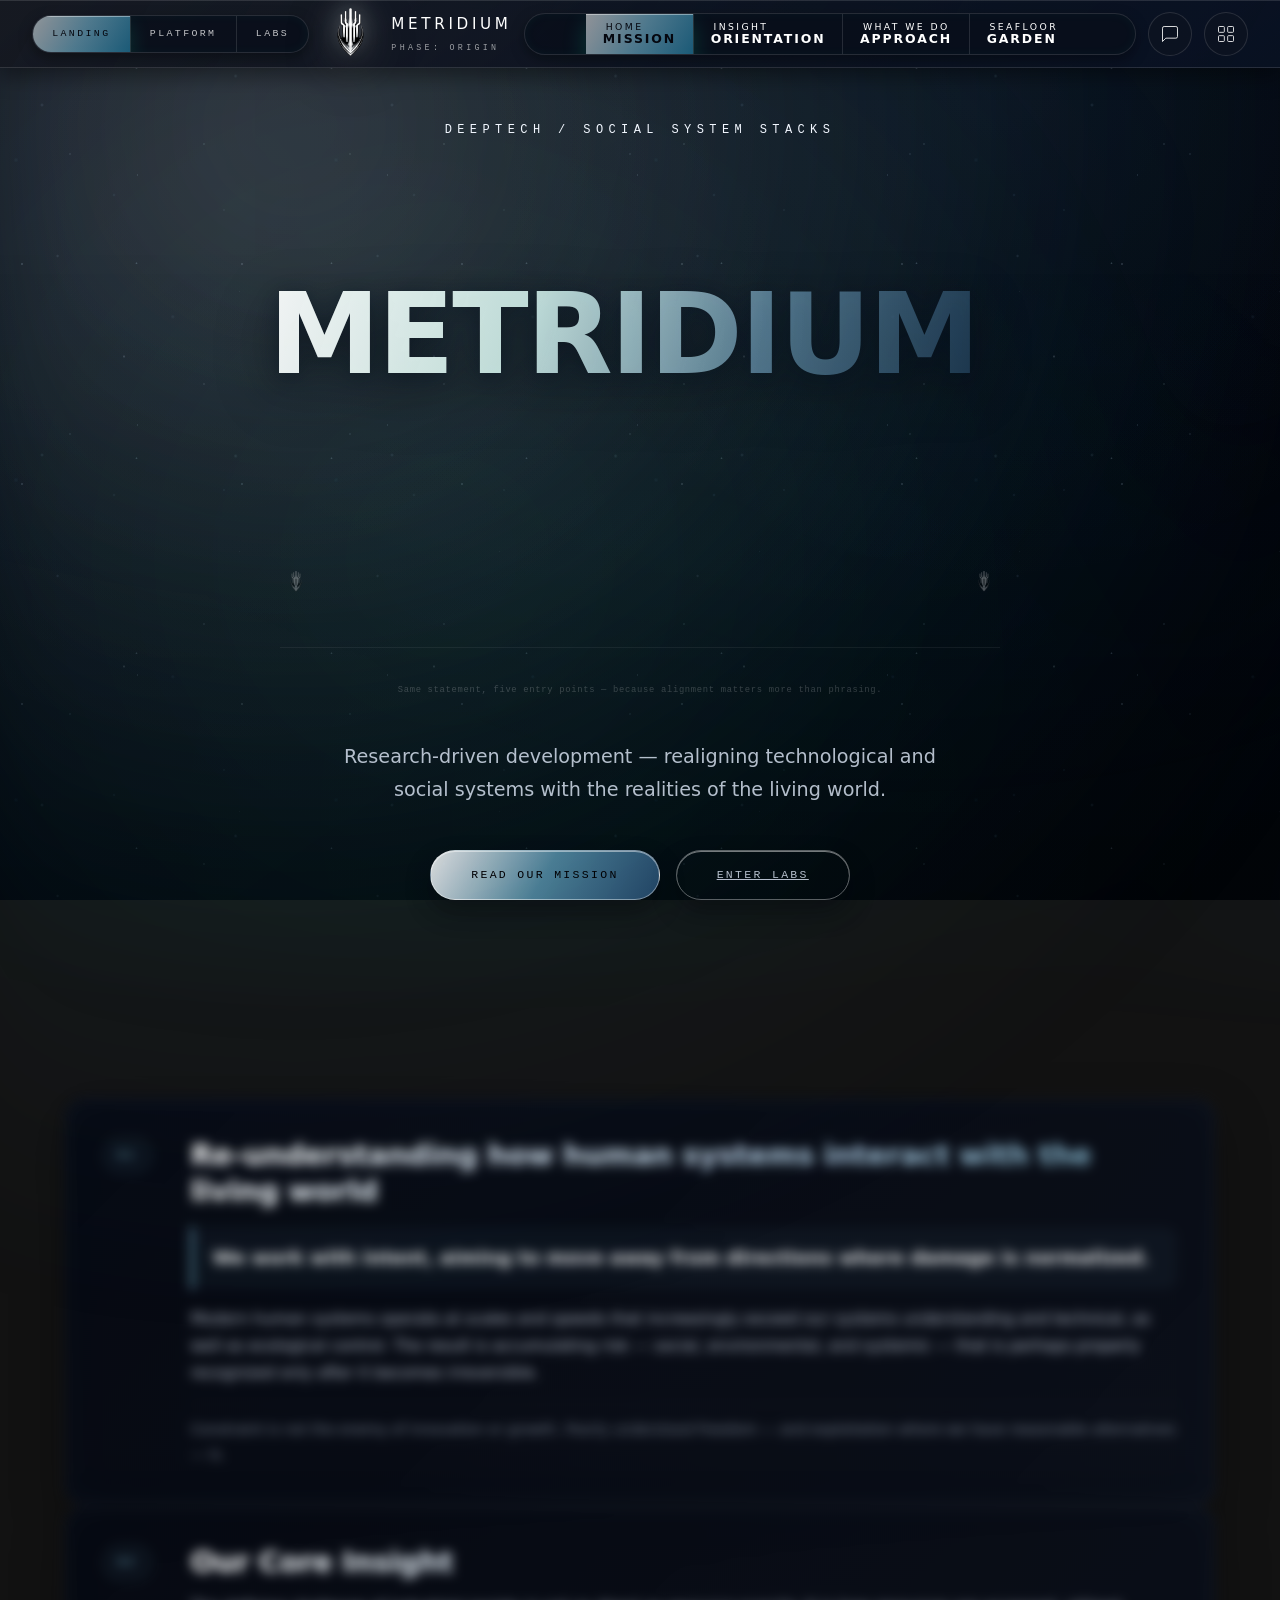
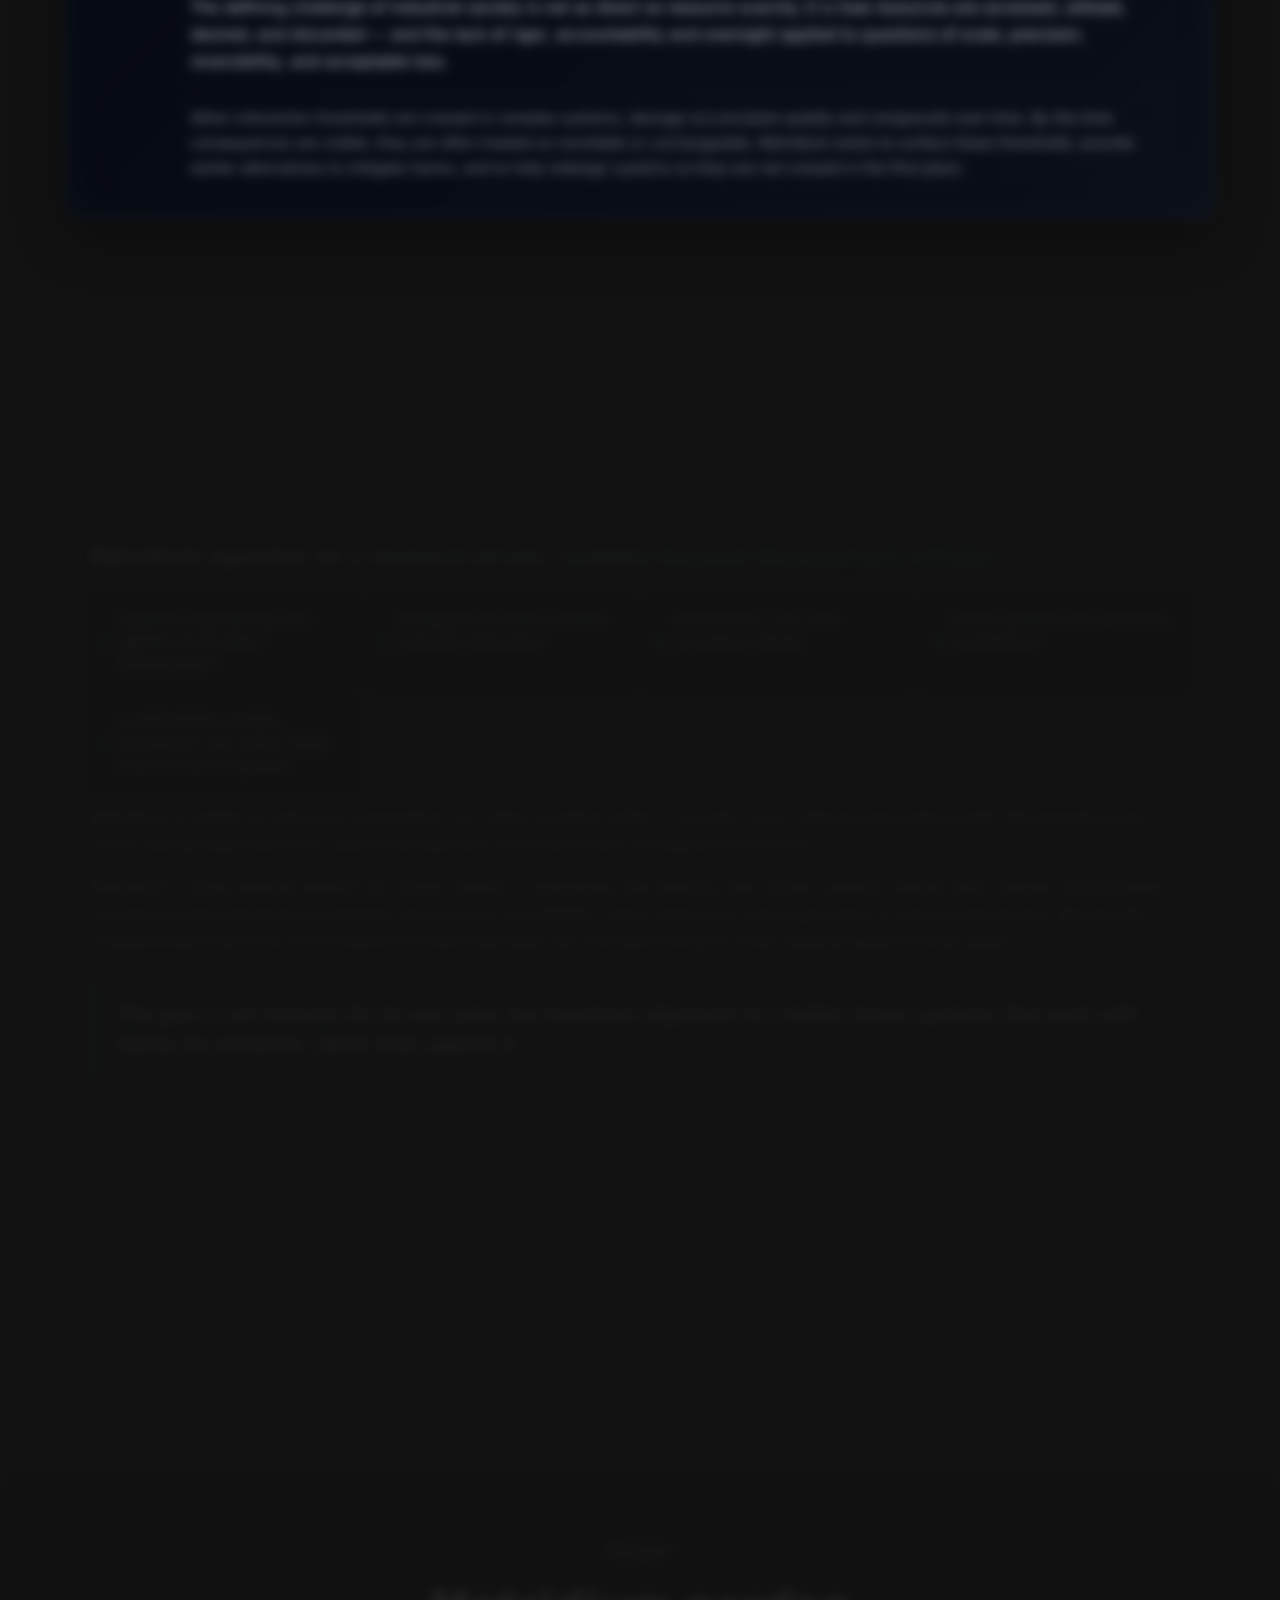
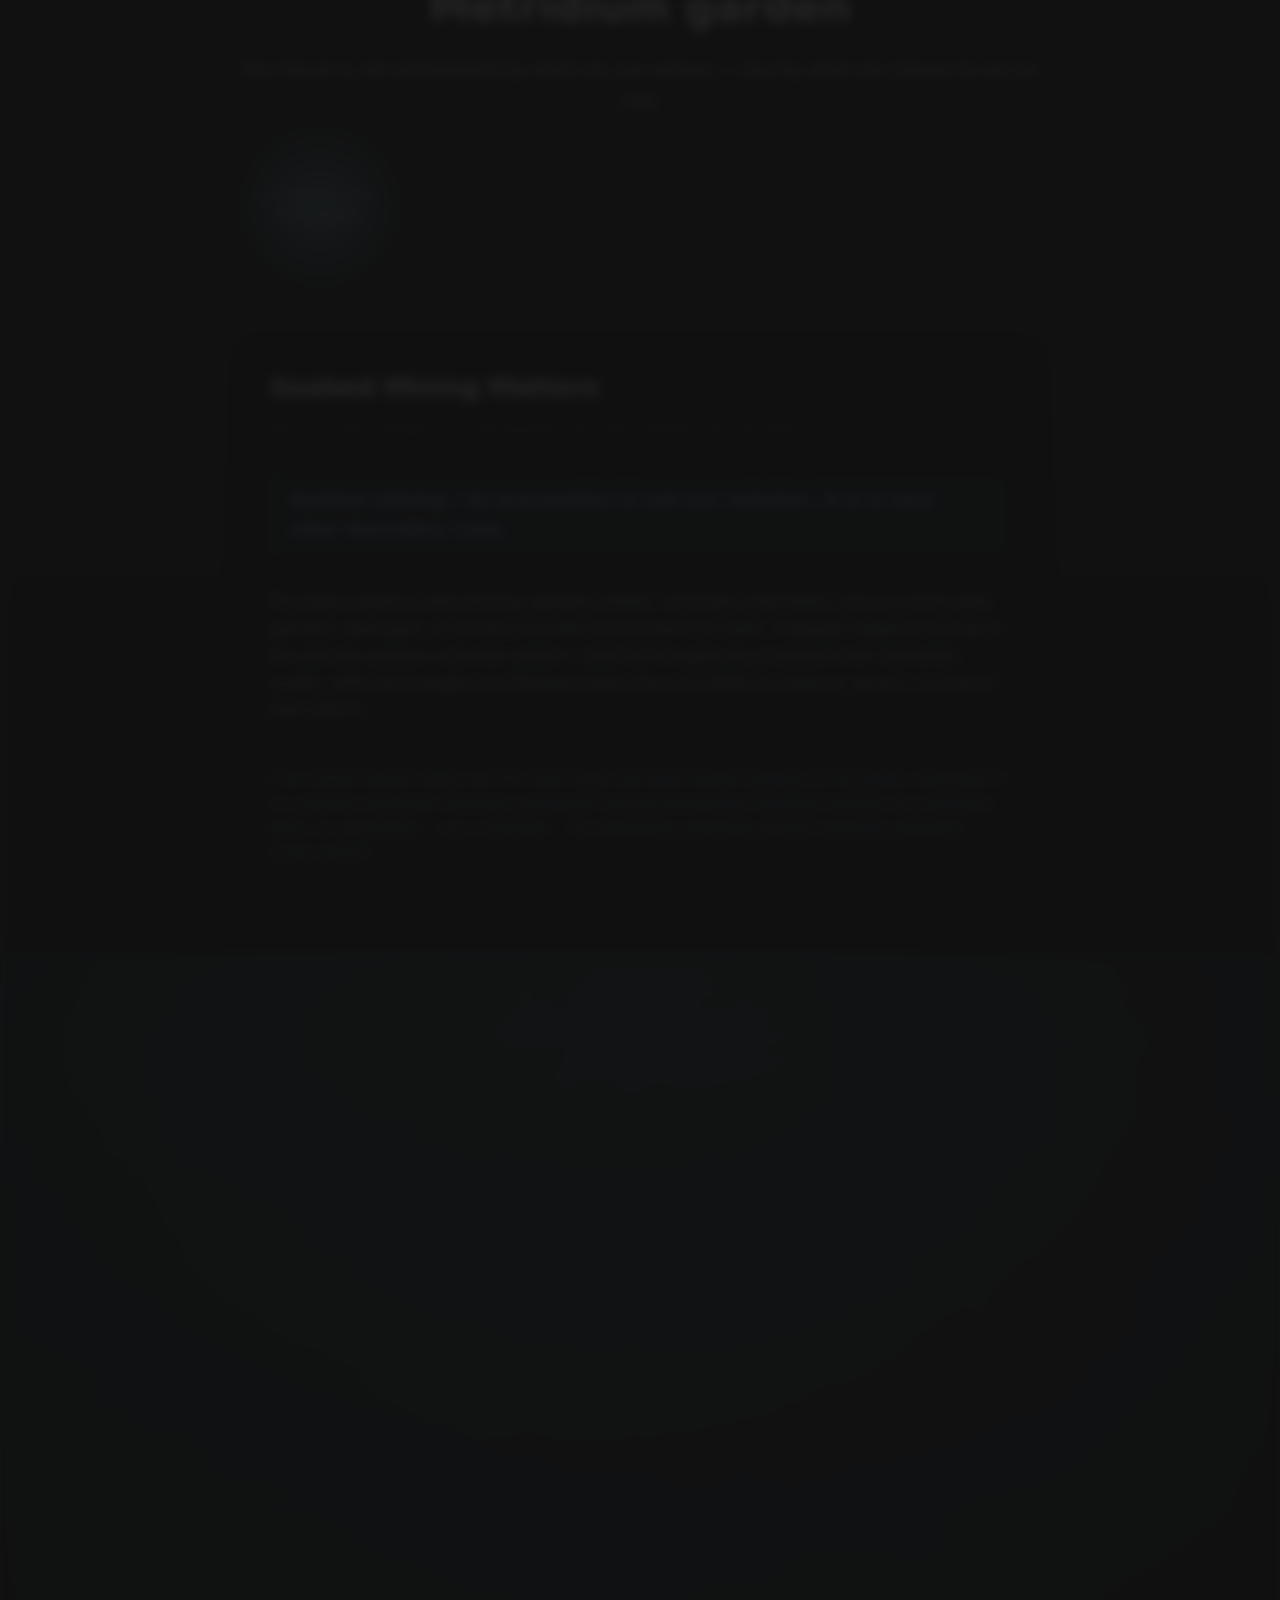
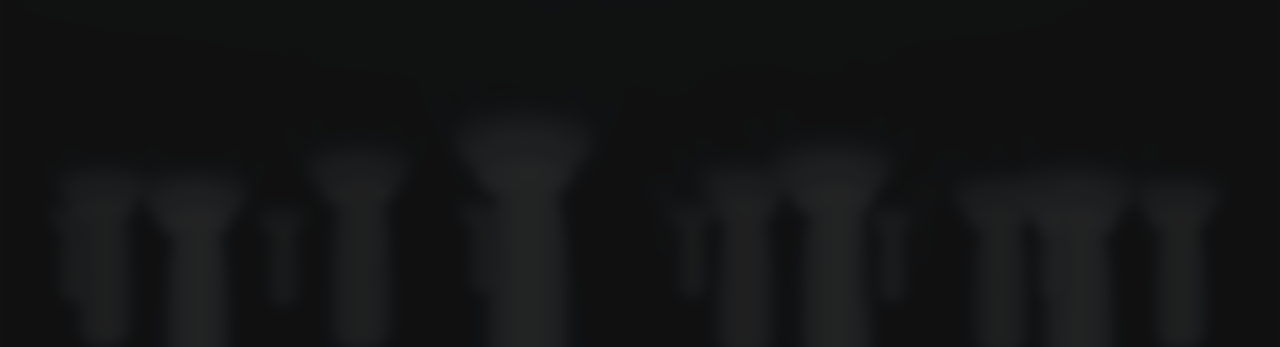
==== commit 6fc0d9fb: "Update: tech-approaches, cursor, main JS, labs and platform pages, new logo assets" ====
--- a/index.html
+++ b/index.html
@@ -12,9 +12,9 @@
     <meta property="og:title" content="METRIDIUM">
     <meta property="og:description" content="Research-driven development realigning technological and social systems with the realities of the living world.">
     <meta property="og:type" content="website">
-    <meta property="og:image" content="/assets/metridium_logo_mark_tight.png">
-    <link rel="icon" type="image/png" sizes="512x512" href="assets/metridium_logo_mark_tight.png">
-    <link rel="apple-touch-icon" href="assets/metridium_logo_mark_tight.png">
+    <meta property="og:image" content="/assets/crispclearMetridiumlogo-256.png">
+    <link rel="icon" type="image/png" sizes="512x512" href="assets/crispclearMetridiumlogo.png">
+    <link rel="apple-touch-icon" href="assets/crispclearMetridiumlogo.png">
     <link rel="preconnect" href="https://fonts.googleapis.com">
     <link rel="preconnect" href="https://fonts.gstatic.com" crossorigin>
     <link href="https://fonts.googleapis.com/css2?family=Space+Mono:wght@400;700&family=Syne:wght@400;500;600;700;800&display=swap" rel="stylesheet">
@@ -348,7 +348,7 @@
             </button>
         </div>
         <a class="logo" href="#">
-            <img src="/assets/metridium_logo_mark_tight.png" alt="Metridium crest" class="logo-emblem" width="78" height="86" loading="eager" decoding="async">
+            <img src="/assets/crispclearMetridiumlogo-256.png" alt="Metridium crest" class="logo-emblem" width="78" height="86" loading="eager" decoding="async">
             <div class="logo-type">
                 <span class="logo-mark">METRIDIUM</span>
                 <span class="logo-subtitle">phase: origin</span>
@@ -512,5 +512,14 @@
     </main>
 
     <script type="module" src="/js/main.js"></script>
+
+    <!-- Netlify form detection (hidden, JS-injected form handles UX) -->
+    <form name="contact" data-netlify="true" netlify-honeypot="bot-field" hidden aria-hidden="true">
+        <input type="hidden" name="form-name" value="contact">
+        <input type="text" name="name">
+        <input type="email" name="email">
+        <textarea name="message"></textarea>
+        <input type="checkbox" name="mailing_list" value="yes">
+    </form>
 </body>
 </html>
--- a/css/marine-snow.css
+++ b/css/marine-snow.css
@@ -10,16 +10,18 @@
   inset: 0;
   pointer-events: none;
   z-index: 0;
-  opacity: 0.7;
+  opacity: 0.85;
   will-change: background-position;
   background-image:
-    radial-gradient(1.2px 1.2px at 10% 20%, rgba(200, 225, 245, 0.35), transparent),
-    radial-gradient(1px 1px at 25% 55%, rgba(180, 215, 240, 0.25), transparent),
-    radial-gradient(1.5px 1.5px at 40% 15%, rgba(220, 240, 255, 0.2), transparent),
-    radial-gradient(0.8px 0.8px at 55% 70%, rgba(190, 225, 250, 0.3), transparent),
-    radial-gradient(1.3px 1.3px at 70% 35%, rgba(210, 235, 255, 0.22), transparent),
-    radial-gradient(1px 1px at 85% 60%, rgba(200, 225, 245, 0.28), transparent);
-  background-size: 220px 220px, 280px 280px, 310px 310px, 250px 250px, 195px 195px, 240px 240px;
+    radial-gradient(1.2px 1.2px at 10% 20%, rgba(200, 225, 245, 0.45), transparent),
+    radial-gradient(1px 1px at 25% 55%, rgba(180, 215, 240, 0.35), transparent),
+    radial-gradient(1.5px 1.5px at 40% 15%, rgba(220, 240, 255, 0.3), transparent),
+    radial-gradient(0.8px 0.8px at 55% 70%, rgba(190, 225, 250, 0.4), transparent),
+    radial-gradient(1.3px 1.3px at 70% 35%, rgba(210, 235, 255, 0.32), transparent),
+    radial-gradient(1px 1px at 85% 60%, rgba(200, 225, 245, 0.38), transparent),
+    radial-gradient(1.8px 1.8px at 18% 80%, rgba(180, 210, 240, 0.18), transparent),
+    radial-gradient(0.6px 0.6px at 92% 12%, rgba(230, 245, 255, 0.25), transparent);
+  background-size: 220px 220px, 280px 280px, 310px 310px, 250px 250px, 195px 195px, 240px 240px, 320px 320px, 260px 260px;
   animation: snowDrift 45s linear infinite;
 }
 
@@ -29,14 +31,16 @@
   inset: 0;
   pointer-events: none;
   z-index: 0;
-  opacity: 0.45;
+  opacity: 0.6;
   will-change: background-position;
   background-image:
-    radial-gradient(2px 2px at 12% 30%, rgba(160, 195, 230, 0.18), transparent),
-    radial-gradient(1.8px 1.8px at 38% 65%, rgba(140, 190, 225, 0.14), transparent),
-    radial-gradient(2.2px 2.2px at 62% 20%, rgba(180, 220, 250, 0.16), transparent),
-    radial-gradient(1.6px 1.6px at 80% 75%, rgba(150, 200, 235, 0.12), transparent);
-  background-size: 350px 350px, 300px 300px, 380px 380px, 280px 280px;
+    radial-gradient(2px 2px at 12% 30%, rgba(160, 195, 230, 0.25), transparent),
+    radial-gradient(1.8px 1.8px at 38% 65%, rgba(140, 190, 225, 0.2), transparent),
+    radial-gradient(2.2px 2.2px at 62% 20%, rgba(180, 220, 250, 0.22), transparent),
+    radial-gradient(1.6px 1.6px at 80% 75%, rgba(150, 200, 235, 0.18), transparent),
+    radial-gradient(2.8px 2.8px at 5% 50%, rgba(120, 170, 210, 0.12), transparent),
+    radial-gradient(2.4px 2.4px at 48% 88%, rgba(140, 185, 220, 0.15), transparent);
+  background-size: 350px 350px, 300px 300px, 380px 380px, 280px 280px, 320px 320px, 360px 360px;
   animation: snowDriftDeep 65s linear infinite;
 }
 
@@ -46,7 +50,7 @@
   inset: 0;
   pointer-events: none;
   z-index: 0;
-  opacity: 0.04;
+  opacity: 0.06;
   will-change: background-position, opacity;
   background-image:
     radial-gradient(ellipse 120% 80% at 30% 25%, rgba(150, 210, 255, 0.5), transparent 60%),
@@ -76,7 +80,7 @@
   inset: -10%;
   pointer-events: none;
   z-index: 0;
-  opacity: 0.03;
+  opacity: 0.06;
   will-change: transform;
   background-image:
     radial-gradient(circle at 25% 40%, rgba(0, 255, 200, 0.8), transparent 40%),
@@ -87,13 +91,13 @@
 }
 
 @keyframes snowDrift {
-  0% { background-position: 0 0, 0 0, 0 0, 0 0, 0 0, 0 0; }
-  100% { background-position: 220px 440px, -280px 280px, 310px 620px, -250px 500px, 195px 390px, 240px 480px; }
+  0% { background-position: 0 0, 0 0, 0 0, 0 0, 0 0, 0 0, 0 0, 0 0; }
+  100% { background-position: 220px 440px, -280px 280px, 310px 620px, -250px 500px, 195px 390px, 240px 480px, -160px 350px, 180px 520px; }
 }
 
 @keyframes snowDriftDeep {
-  0% { background-position: 0 0, 0 0, 0 0, 0 0; }
-  100% { background-position: 350px 250px, -300px 200px, 380px 180px, -280px 280px; }
+  0% { background-position: 0 0, 0 0, 0 0, 0 0, 0 0, 0 0; }
+  100% { background-position: 350px 250px, -300px 200px, 380px 180px, -280px 280px, 200px 160px, -320px 240px; }
 }
 
 @keyframes causticShift {
--- a/css/hero.css
+++ b/css/hero.css
@@ -26,9 +26,9 @@
 .scene--hero {
   position: relative;
   flex-direction: column;
-  align-items: flex-start;
+  align-items: center;
   gap: 1.5rem;
-  text-align: left;
+  text-align: center;
   max-width: min(72rem, 100%);
   margin: 0 auto;
   padding: clamp(5rem, 12vh, 8rem) clamp(1.5rem, 5vw, 3rem);
@@ -85,7 +85,10 @@
   text-transform: uppercase;
   display: flex;
   flex-direction: column;
+  align-items: center;
   gap: 0.25rem;
+  width: 100%;
+  filter: drop-shadow(0 14px 28px rgba(0, 0, 0, 0.4)) drop-shadow(0 4px 10px rgba(6, 18, 35, 0.5));
 }
 
 #heroTitle span {
@@ -93,6 +96,7 @@
   display: inline-flex;
   padding: 0.08em 0.15em;
   color: transparent;
+  will-change: transform;
   background-image:
     linear-gradient(110deg, rgba(255, 255, 255, 0.95) 0%, rgba(212, 244, 238, 0.85) 35%, rgba(132, 188, 221, 0.55) 65%, rgba(24, 60, 94, 0.55) 100%),
     radial-gradient(circle at 20% 20%, rgba(255, 255, 255, 0.35), transparent 65%),
@@ -101,13 +105,9 @@
   background-repeat: no-repeat;
   -webkit-background-clip: text;
   background-clip: text;
-  -webkit-text-stroke: 0.6px rgba(255, 255, 255, 0.2);
   letter-spacing: -0.02em;
-  text-shadow:
-    0 14px 28px rgba(0, 0, 0, 0.4),
-    0 4px 10px rgba(6, 18, 35, 0.5),
-    0 1px 1px rgba(255, 255, 255, 0.22);
-  animation: drift 6s ease-in-out infinite;
+  animation: drift 8s cubic-bezier(0.45, 0, 0.55, 1) infinite;
+  text-shadow: none;
 }
 
 .hero-title-dots {
@@ -164,7 +164,7 @@
     transform: translate3d(0, 0, 0);
   }
   50% {
-    transform: translate3d(0, -10px, 0);
+    transform: translate3d(0, -4px, 0);
   }
 }
 
@@ -205,6 +205,9 @@
   max-width: 640px;
   color: var(--muted);
   font-size: 1.2rem;
+  text-align: center;
+  margin-left: auto;
+  margin-right: auto;
 }
 
 .scope-rotator {
@@ -213,7 +216,7 @@
   gap: 0.75rem;
   max-width: 720px;
   min-height: 4.8em;
-  margin: 0.6rem 0 0.4rem;
+  margin: 0.6rem auto 0.4rem;
   padding-bottom: 0.6rem;
   border-bottom: 1px solid var(--white-06);
 }
@@ -234,18 +237,28 @@
   transform: translateY(6px);
 }
 
+.scope-fineprint {
+  font-family: var(--font-mono);
+  font-size: 0.55rem;
+  letter-spacing: 0.08em;
+  color: rgba(255, 255, 255, 0.2);
+  margin: 0.3rem 0 0;
+  max-width: 720px;
+  text-align: center;
+}
+
 .scope-arrow {
   flex-shrink: 0;
   display: flex;
   align-items: center;
   justify-content: center;
-  width: 44px;
-  height: 44px;
+  width: 32px;
+  height: 32px;
   padding: 0;
   border: none;
   background: none;
   cursor: pointer;
-  opacity: 0.6;
+  opacity: 0.5;
   transition: opacity 0.25s ease, transform 0.18s ease;
 }
 
@@ -257,19 +270,32 @@
   transform: scale(0.9);
 }
 
+.scope-arrow-img {
+  width: 24px;
+  height: 24px;
+  object-fit: contain;
+  opacity: 0.7;
+  transition: opacity 0.2s ease;
+}
+
+.scope-arrow:hover .scope-arrow-img {
+  opacity: 1;
+}
+
 .hero-actions {
   display: flex;
   gap: 1rem;
-  justify-content: flex-start;
+  justify-content: center;
   flex-wrap: wrap;
 }
 
 .btn {
+  font-family: var(--font-mono);
   border: 1px solid rgba(255, 255, 255, 0.4);
   border-radius: var(--radius-pill);
   padding: 0.9rem 2.5rem;
-  letter-spacing: 0.25em;
-  font-size: 0.75rem;
+  letter-spacing: 0.2em;
+  font-size: 0.72rem;
   text-transform: uppercase;
   cursor: pointer;
   background: linear-gradient(120deg, rgba(255, 255, 255, 0.85), rgba(111, 183, 216, 0.65), rgba(39, 78, 115, 0.85));
--- a/css/responsive.css
+++ b/css/responsive.css
@@ -178,9 +178,14 @@
   }
 
   .scope-arrow {
-    width: 48px;
-    height: 48px;
+    width: 36px;
+    height: 36px;
     -webkit-tap-highlight-color: transparent;
+  }
+
+  .scope-arrow-img {
+    width: 20px;
+    height: 20px;
   }
 
   .hero-actions {
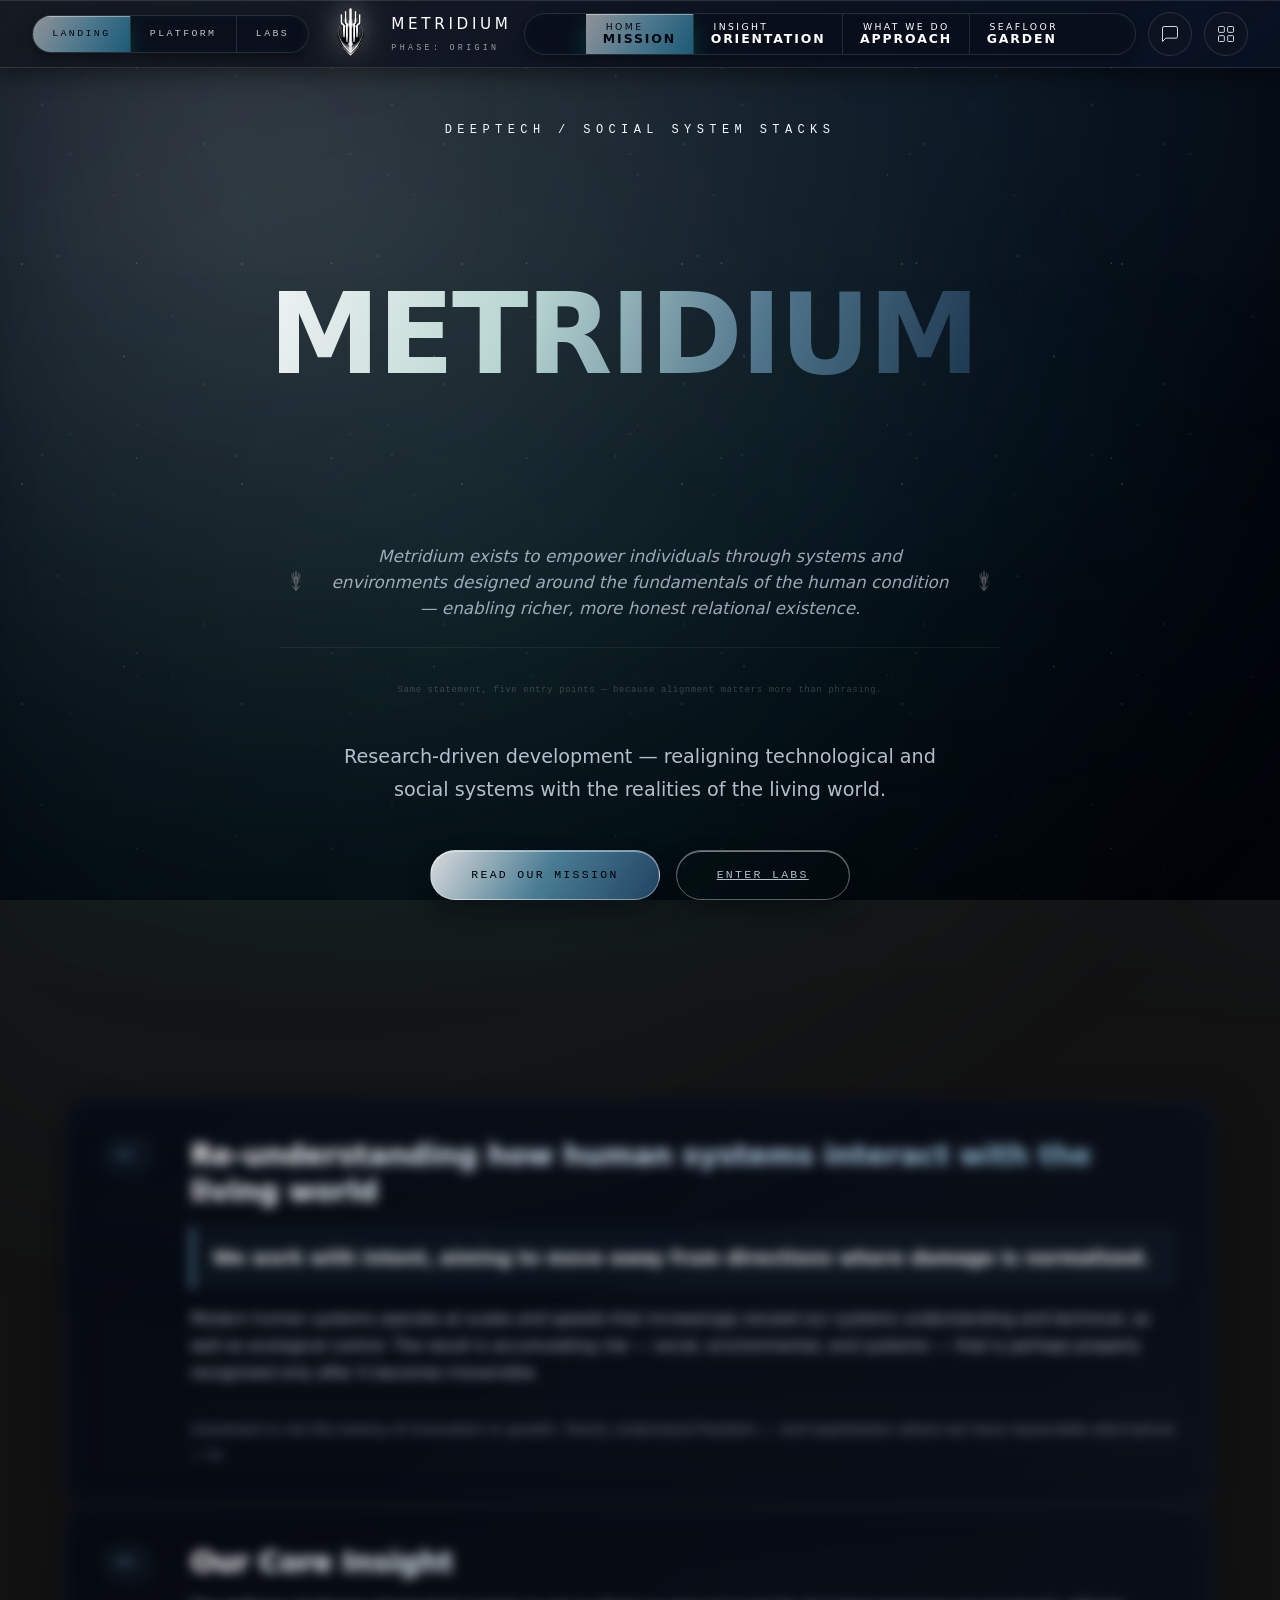
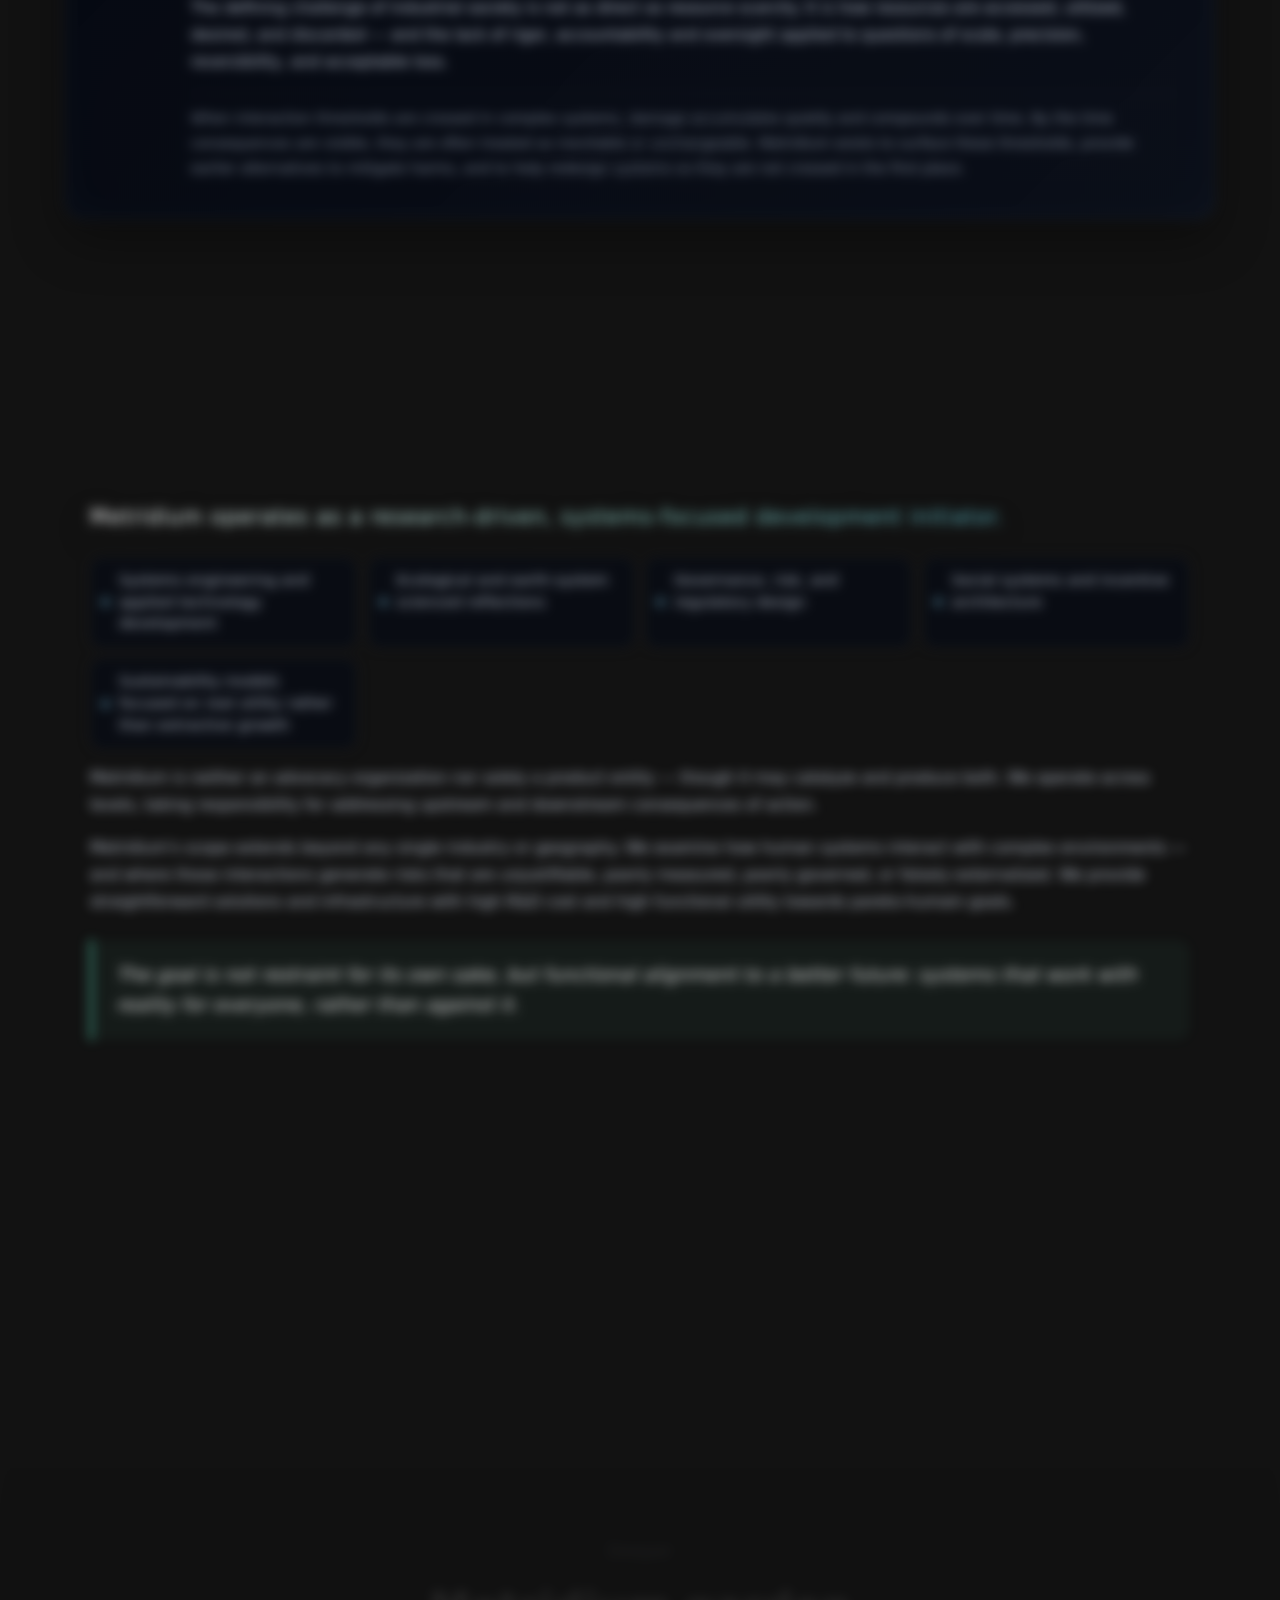
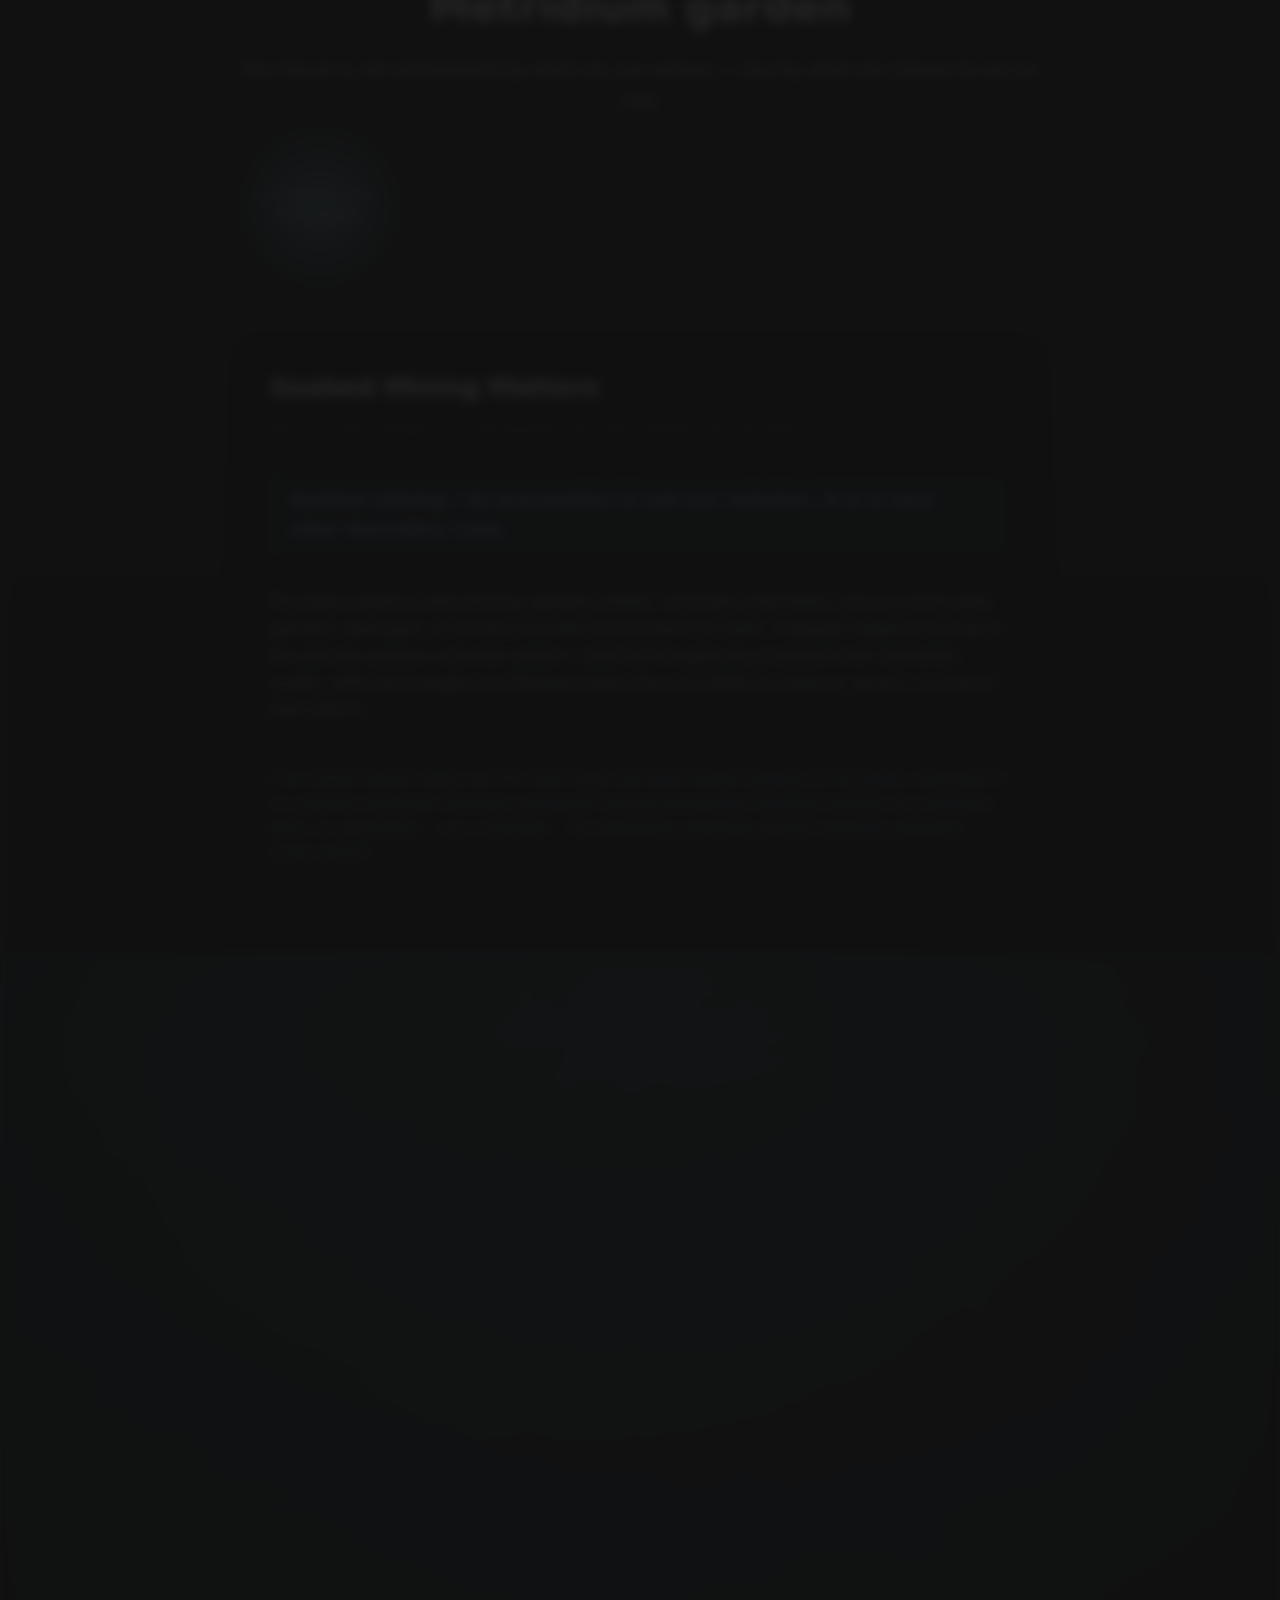
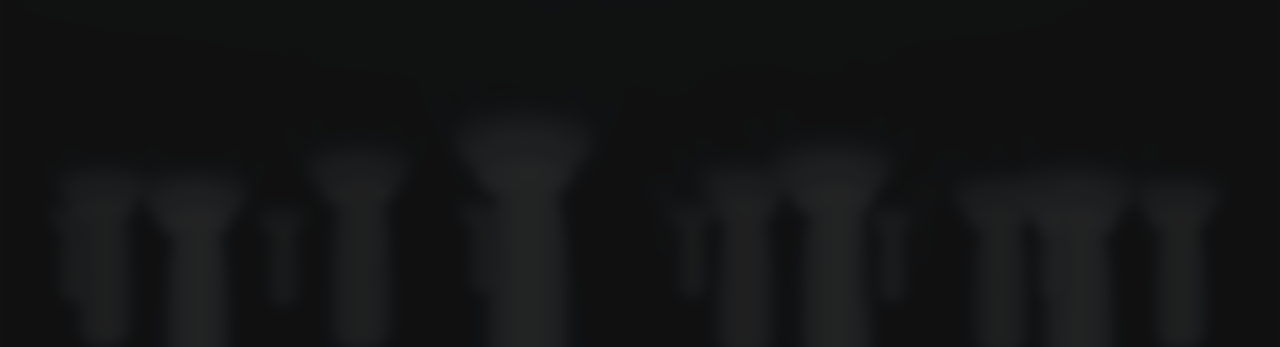
==== commit 6885f1b7: "Update hero/labs CSS, index, main JS, labs HTML" ====
--- a/index.html
+++ b/index.html
@@ -13,8 +13,8 @@
     <meta property="og:description" content="Research-driven development realigning technological and social systems with the realities of the living world.">
     <meta property="og:type" content="website">
     <meta property="og:image" content="/assets/crispclearMetridiumlogo-256.png">
-    <link rel="icon" type="image/png" sizes="512x512" href="assets/crispclearMetridiumlogo.png">
-    <link rel="apple-touch-icon" href="assets/crispclearMetridiumlogo.png">
+    <link rel="icon" type="image/png" sizes="512x512" href="/assets/crispclearMetridiumlogo-256.png">
+    <link rel="apple-touch-icon" href="/assets/crispclearMetridiumlogo-256.png">
     <link rel="preconnect" href="https://fonts.googleapis.com">
     <link rel="preconnect" href="https://fonts.gstatic.com" crossorigin>
     <link href="https://fonts.googleapis.com/css2?family=Space+Mono:wght@400;700&family=Syne:wght@400;500;600;700;800&display=swap" rel="stylesheet">
--- a/css/hero.css
+++ b/css/hero.css
@@ -88,7 +88,7 @@
   align-items: center;
   gap: 0.25rem;
   width: 100%;
-  filter: drop-shadow(0 14px 28px rgba(0, 0, 0, 0.4)) drop-shadow(0 4px 10px rgba(6, 18, 35, 0.5));
+  animation: drift 8s cubic-bezier(0.45, 0, 0.55, 1) infinite;
 }
 
 #heroTitle span {
@@ -96,18 +96,18 @@
   display: inline-flex;
   padding: 0.08em 0.15em;
   color: transparent;
-  will-change: transform;
-  background-image:
-    linear-gradient(110deg, rgba(255, 255, 255, 0.95) 0%, rgba(212, 244, 238, 0.85) 35%, rgba(132, 188, 221, 0.55) 65%, rgba(24, 60, 94, 0.55) 100%),
-    radial-gradient(circle at 20% 20%, rgba(255, 255, 255, 0.35), transparent 65%),
-    radial-gradient(circle at 80% 80%, rgba(0, 0, 0, 0.2), transparent 70%);
-  background-size: 100% 100%;
-  background-repeat: no-repeat;
+  background: linear-gradient(110deg, rgba(255, 255, 255, 0.95) 0%, rgba(212, 244, 238, 0.85) 35%, rgba(132, 188, 221, 0.55) 65%, rgba(24, 60, 94, 0.55) 100%);
   -webkit-background-clip: text;
   background-clip: text;
   letter-spacing: -0.02em;
-  animation: drift 8s cubic-bezier(0.45, 0, 0.55, 1) infinite;
-  text-shadow: none;
+}
+
+#heroTitle span:nth-child(2) {
+  transform: translateY(2px);
+}
+
+#heroTitle span:nth-child(3) {
+  transform: translateY(4px);
 }
 
 .hero-title-dots {
@@ -150,14 +150,6 @@
   animation-delay: 0.35s, 0.55s;
 }
 
-#heroTitle span:nth-child(2) {
-  animation-delay: 0.4s;
-}
-
-#heroTitle span:nth-child(3) {
-  animation-delay: 0.8s;
-}
-
 @keyframes drift {
   0%,
   100% {
